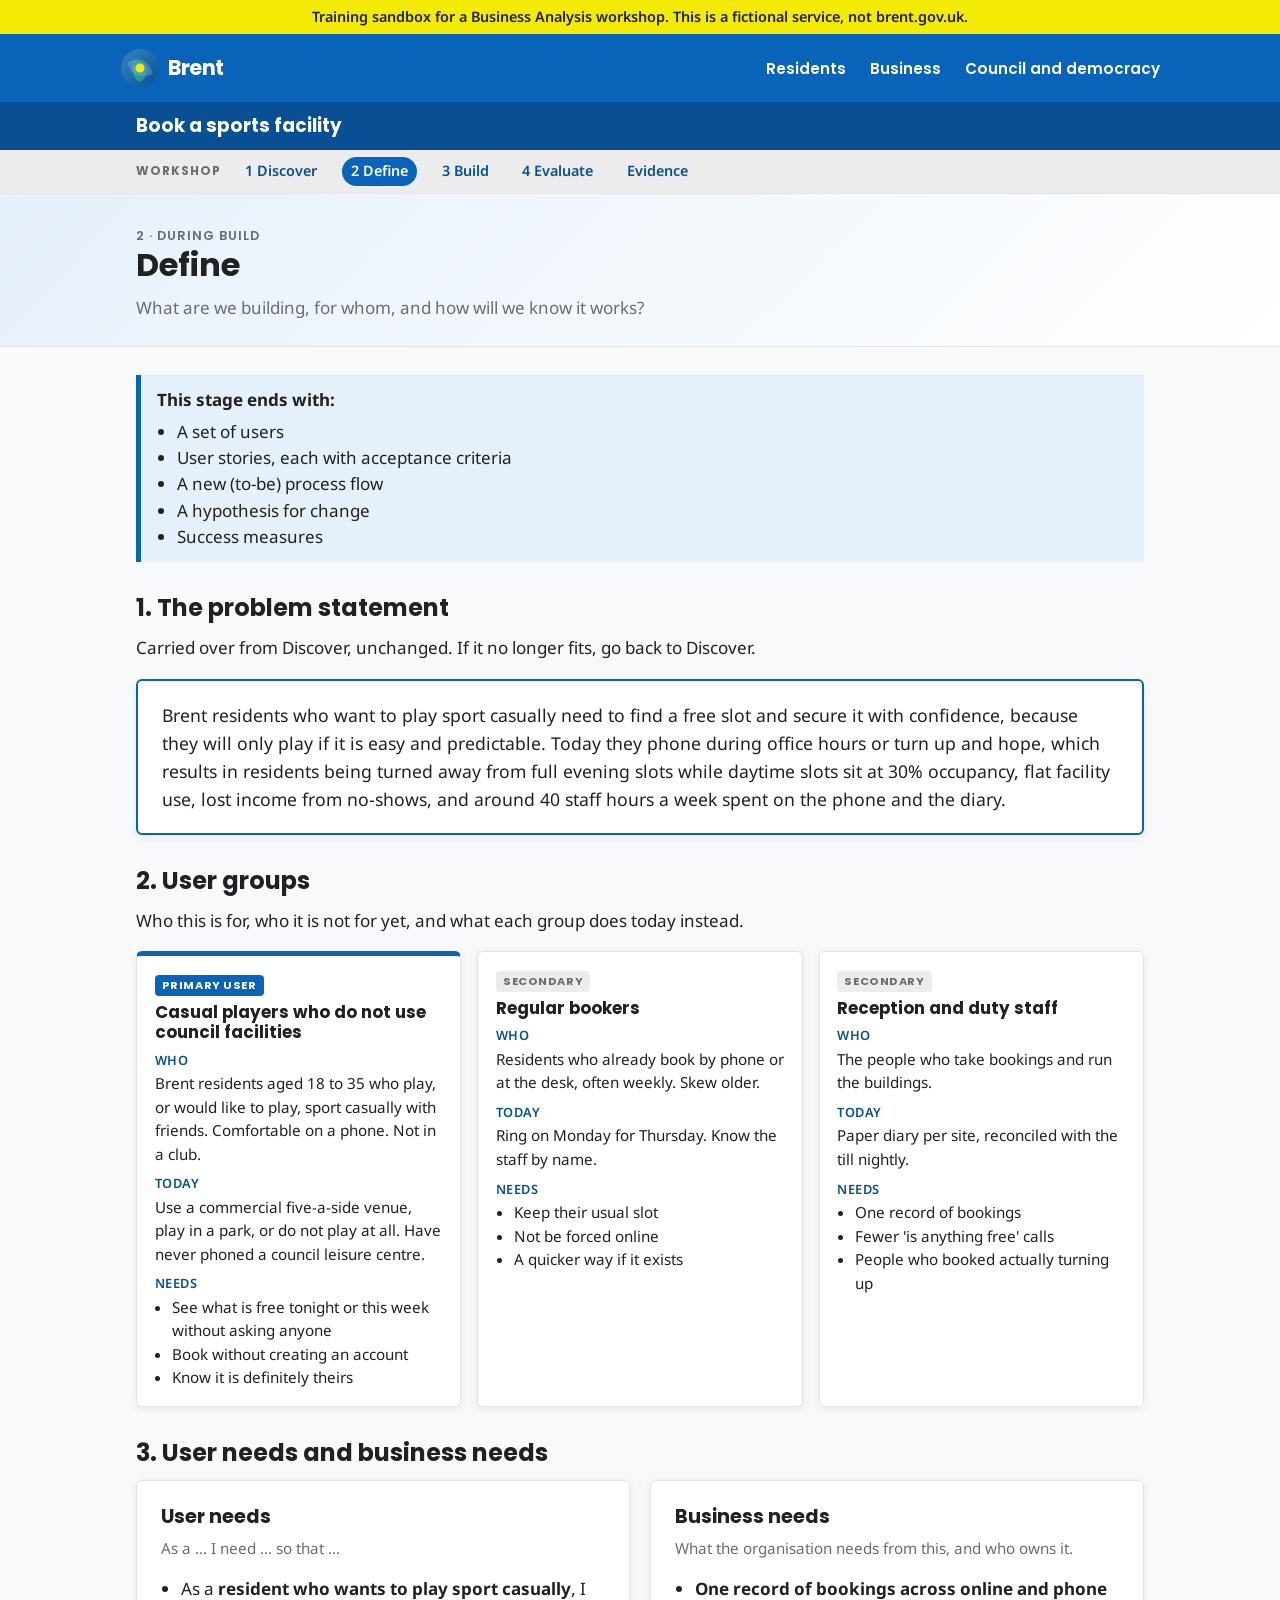
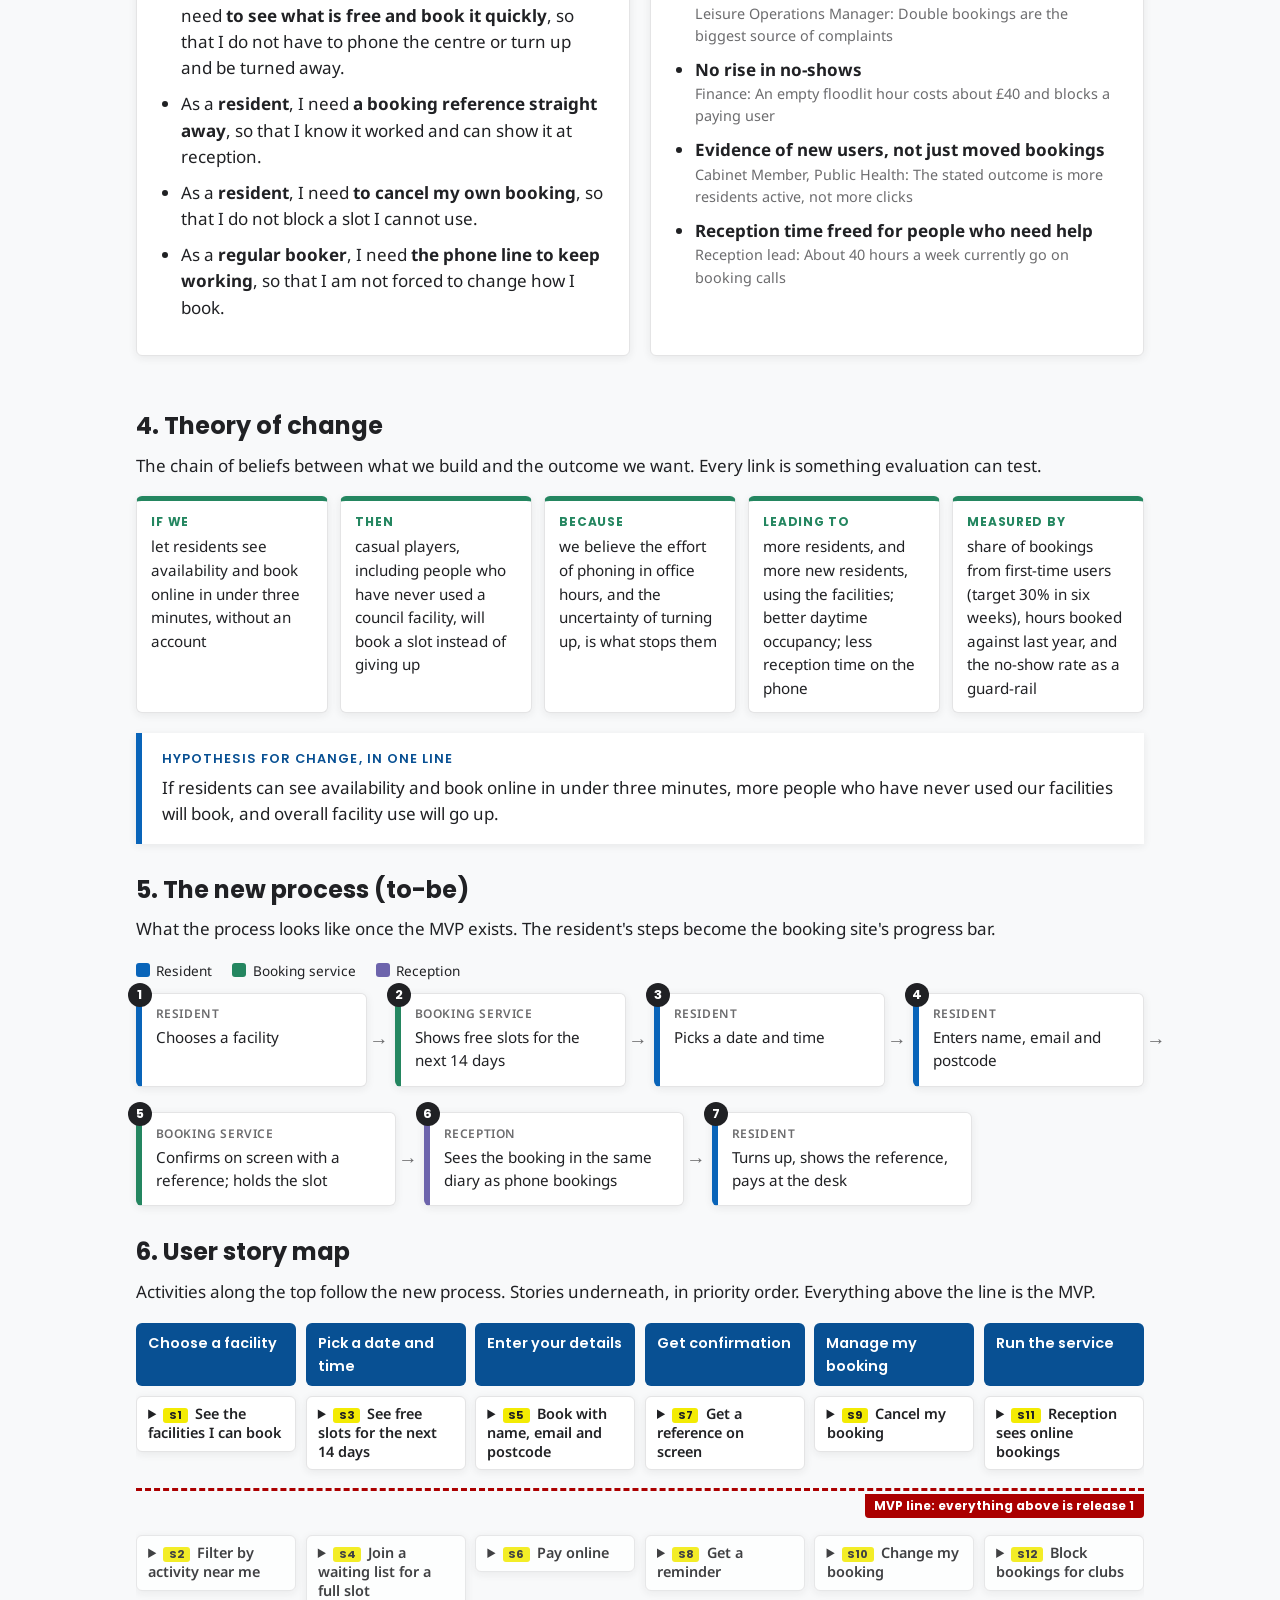
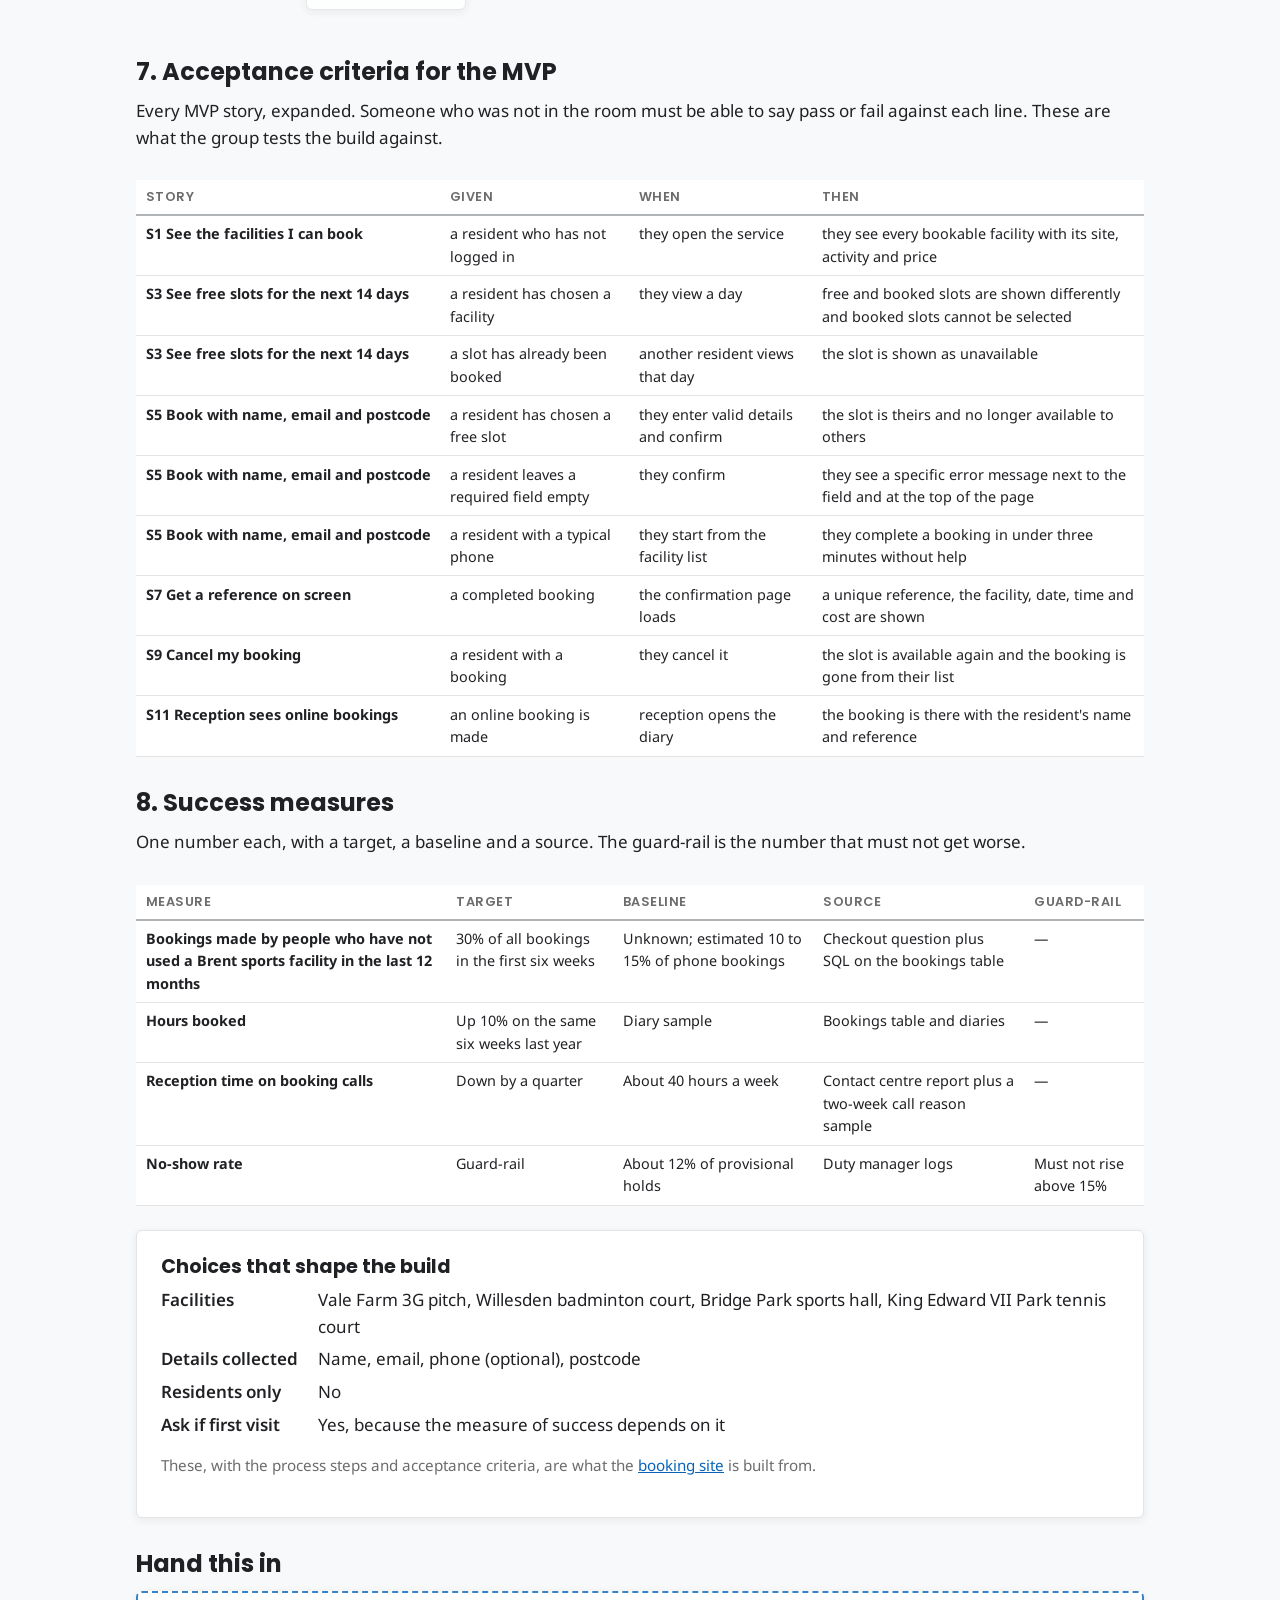
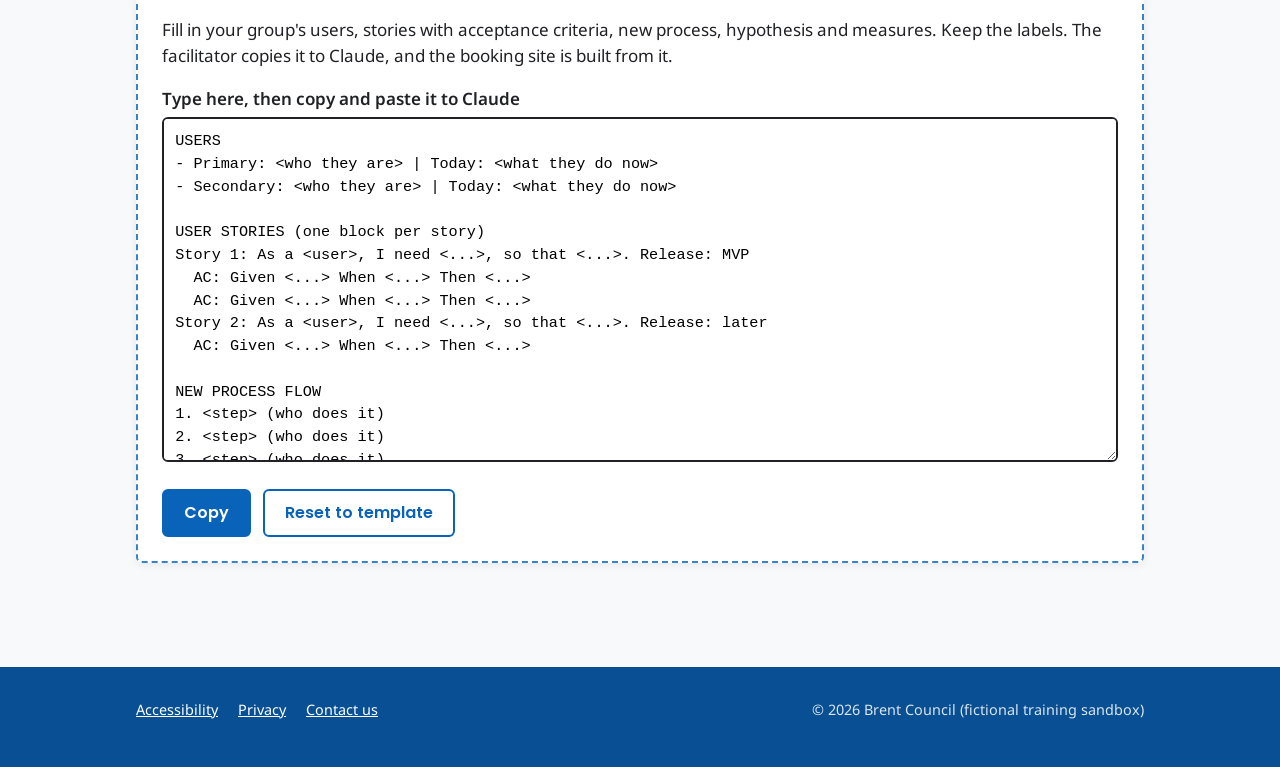
==== define.html @ e7048749 "Add Discover, Define and Evaluate workshop pages with hand-in templates Three config-driven stage pa" ====
<!DOCTYPE html>
<html lang="en-GB">
<head>
  <meta charset="utf-8">
  <meta name="viewport" content="width=device-width, initial-scale=1">
  <title>2 Define | Brent Council (training sandbox)</title>
  <meta name="robots" content="noindex">
  <link rel="preconnect" href="https://fonts.googleapis.com">
  <link rel="preconnect" href="https://fonts.gstatic.com" crossorigin>
  <link href="https://fonts.googleapis.com/css2?family=Noto+Sans:wght@400;600&family=Poppins:wght@600;700&display=swap" rel="stylesheet">
  <link rel="stylesheet" href="assets/brent.css">
  <link rel="icon" href="assets/logo.svg" type="image/svg+xml">
</head>
<body>
  <a class="skip-link" href="#main">Skip to main content</a>
  <div class="sandbox-banner" id="sandbox-banner">Training sandbox: fictional service</div>

  <header class="site-header">
    <div class="container header-inner">
      <a class="logo" href="index.html" aria-label="Brent Council home (sandbox)">
        <svg viewBox="0 0 150 40" width="150" height="40" aria-hidden="true">
          <defs>
            <linearGradient id="lg1" x1="0" y1="0" x2="1" y2="1"><stop offset="0" stop-color="#3982c6"/><stop offset="1" stop-color="#085093"/></linearGradient>
            <linearGradient id="lg2" x1="0" y1="1" x2="1" y2="0"><stop offset="0" stop-color="#30b781"/><stop offset="1" stop-color="#0964b9"/></linearGradient>
          </defs>
          <circle cx="20" cy="20" r="19" fill="url(#lg1)"/>
          <path d="M20 6 C 30 10, 30 30, 20 34 C 10 30, 10 10, 20 6 Z" fill="url(#lg2)" opacity="0.9"/>
          <path d="M8 14 C 18 8, 32 14, 32 26 C 22 32, 8 26, 8 14 Z" fill="#fff" opacity="0.18"/>
          <circle cx="20" cy="20" r="4.5" fill="#f3eb03"/>
          <text x="48" y="27" font-family="Poppins, Arial, sans-serif" font-weight="700" font-size="21" fill="currentColor" letter-spacing="-0.5">Brent</text>
        </svg>
      </a>
      <nav aria-label="Council sections">
        <ul class="site-nav">
          <li><a href="#" onclick="return false">Residents</a></li>
          <li><a href="#" onclick="return false">Business</a></li>
          <li><a href="#" onclick="return false">Council and democracy</a></li>
        </ul>
      </nav>
    </div>
  </header>

  <div class="service-bar">
    <div class="container">
      <a class="service-name" href="index.html" id="service-name">Book a sports facility</a>
    </div>
  </div>

  <nav class="workshop-nav" aria-label="Workshop stages">
    <div class="container">
      <span class="workshop-nav__label">Workshop</span>
      <a href="discover.html">1 Discover</a>
      <a href="define.html" aria-current="page">2 Define</a>
      <a href="index.html">3 Build</a>
      <a href="evaluate.html">4 Evaluate</a>
      <a href="evidence.html">Evidence</a>
    </div>
  </nav>

  <section class="hero">
    <div class="container">
      <p class="eyebrow" id="stage-eyebrow"></p>
      <h1 id="stage-title">Define</h1>
      <p id="stage-question"></p>
    </div>
  </section>

  <main id="main" class="page">
    <div class="container">
      <div id="stage">
        <noscript><p class="notice">This sandbox needs JavaScript turned on.</p></noscript>
      </div>
      <div id="hand-in-panel"></div>
    </div>
  </main>

  <footer class="site-footer">
    <div class="container footer-inner">
      <ul>
        <li><a href="#" onclick="return false">Accessibility</a></li>
        <li><a href="#" onclick="return false">Privacy</a></li>
        <li><a href="#" onclick="return false">Contact us</a></li>
      </ul>
      <p class="footer-note" id="footer-note"></p>
    </div>
  </footer>

  <script src="config/mvp.js"></script>
  <script src="config/define.js"></script>
  <script src="assets/render.js"></script>
  <script src="assets/define.js"></script>
</body>
</html>
---- assets/brent.css ----
/* ------------------------------------------------------------------
   Faux-Brent design tokens for the training sandbox.
   Colours and fonts are taken from the public brent.gov.uk stylesheet
   so the site *reads* as Brent. No council assets are copied.
   ------------------------------------------------------------------ */
:root {
  --brent-blue: #0964b9;
  --brent-blue-dark: #085093;
  --brent-blue-light: #3982c6;
  --brent-blue-tint: #e6f0fa;
  --brent-yellow: #f3eb03;
  --brent-green: #248660;
  --brent-green-light: #30b781;

  --text: #202124;
  --text-muted: #6c6c6e;
  --border: #b1b4b6;
  --border-light: #e4e4e5;
  --surface: #ffffff;
  --surface-alt: #f8f9fa;
  --surface-grey: #ececec;

  --success: #00703c;
  --error: #ab0000;
  --warning: #ffbf47;

  --font-heading: "Poppins", Arial, Helvetica, sans-serif;
  --font-body: "Noto Sans", Arial, Helvetica, sans-serif;

  --radius: 6px;
  --shadow: 0 2px 8px rgba(32, 33, 36, 0.08);
  --max-width: 1040px;
  --focus: 3px solid var(--brent-yellow);
}

*, *::before, *::after { box-sizing: border-box; }

html { font-size: 100%; -webkit-text-size-adjust: 100%; }

body {
  margin: 0;
  font-family: var(--font-body);
  font-size: 1.0625rem;
  line-height: 1.55;
  color: var(--text);
  background: var(--surface-alt);
}

h1, h2, h3, h4 {
  font-family: var(--font-heading);
  font-weight: 700;
  line-height: 1.2;
  margin: 0 0 0.5em;
  color: var(--text);
}
h1 { font-size: 2rem; }
h2 { font-size: 1.5rem; }
h3 { font-size: 1.2rem; }
p { margin: 0 0 1em; }
a { color: var(--brent-blue); }
a:hover { color: var(--brent-blue-dark); }

:focus-visible {
  outline: var(--focus);
  outline-offset: 0;
  box-shadow: 0 0 0 6px var(--text);
}

.visually-hidden {
  position: absolute !important;
  width: 1px; height: 1px;
  margin: 0; padding: 0;
  overflow: hidden; clip: rect(0 0 0 0);
  white-space: nowrap; border: 0;
}

.container {
  width: 100%;
  max-width: var(--max-width);
  margin: 0 auto;
  padding: 0 1rem;
}

/* ---- Skip link + sandbox banner ---------------------------------- */
.skip-link {
  position: absolute; left: -999px; top: 0;
  background: var(--brent-yellow); color: var(--text);
  padding: 0.5rem 1rem; z-index: 100;
}
.skip-link:focus { left: 0; }

.sandbox-banner {
  background: var(--brent-yellow);
  color: var(--text);
  font-size: 0.9rem;
  font-weight: 600;
  text-align: center;
  padding: 0.35rem 1rem;
}

/* ---- Header --------------------------------------------------------- */
.site-header {
  background: var(--brent-blue);
  color: #fff;
}
.header-inner {
  display: flex;
  align-items: center;
  justify-content: space-between;
  gap: 1rem;
  padding: 0.9rem 0;
}
.logo {
  display: inline-flex;
  align-items: center;
  color: #fff;
  text-decoration: none;
}
.logo svg, .logo img { height: 40px; width: auto; display: block; }
.site-nav { display: flex; gap: 1.5rem; margin: 0; padding: 0; list-style: none; }
.site-nav a {
  color: #fff;
  text-decoration: none;
  font-family: var(--font-heading);
  font-weight: 600;
  font-size: 0.95rem;
  padding: 0.25rem 0;
  border-bottom: 3px solid transparent;
}
.site-nav a:hover, .site-nav a[aria-current="page"] { border-bottom-color: var(--brent-yellow); color: #fff; }
.site-nav a:focus-visible { outline-color: var(--brent-yellow); box-shadow: none; }
@media (max-width: 720px) {
  /* Real council sites collapse this into a menu button; the flavour nav is not needed on phones. */
  .site-nav { display: none; }
}

.service-bar {
  background: var(--brent-blue-dark);
  color: #fff;
}
.service-bar .container {
  display: flex;
  align-items: center;
  justify-content: space-between;
  flex-wrap: wrap;
  gap: 0.5rem 1rem;
  padding-top: 0.6rem;
  padding-bottom: 0.6rem;
}
.service-name {
  font-family: var(--font-heading);
  font-weight: 700;
  font-size: 1.15rem;
  color: #fff;
  text-decoration: none;
}
.service-links { display: flex; gap: 1rem; margin: 0; padding: 0; list-style: none; }
.service-links a { color: #fff; font-size: 0.9rem; }
.service-links a:focus-visible { outline-color: var(--brent-yellow); box-shadow: none; }

/* ---- Hero ----------------------------------------------------------- */
.hero {
  background: linear-gradient(135deg, var(--brent-blue-tint), #fff);
  border-bottom: 1px solid var(--border-light);
  padding: 2rem 0 1.5rem;
}
.hero h1 { margin-bottom: 0.35em; }
.hero p { max-width: 60ch; color: var(--text-muted); margin-bottom: 0; }

/* ---- Layout --------------------------------------------------------- */
.page { padding: 1.75rem 0 3rem; }
.layout { display: grid; grid-template-columns: minmax(0, 2fr) minmax(0, 1fr); gap: 2rem; }
@media (max-width: 800px) { .layout { grid-template-columns: 1fr; } }

.panel {
  background: var(--surface);
  border: 1px solid var(--border-light);
  border-radius: var(--radius);
  box-shadow: var(--shadow);
  padding: 1.5rem;
  margin-bottom: 1.5rem;
}
.panel--confirmation {
  background: var(--success);
  color: #fff;
  border-color: var(--success);
  text-align: center;
}
.panel--confirmation h1, .panel--confirmation h2 { color: #fff; }
.reference {
  font-family: var(--font-heading);
  font-size: 2rem;
  font-weight: 700;
  letter-spacing: 0.08em;
  margin: 0.25rem 0 0.5rem;
}

/* ---- Progress steps ------------------------------------------------- */
.steps {
  display: flex;
  gap: 0.5rem;
  list-style: none;
  margin: 0 0 1.5rem;
  padding: 0;
  counter-reset: step;
}
.step {
  flex: 1 1 0;
  counter-increment: step;
  font-size: 0.85rem;
  color: var(--text-muted);
  border-top: 4px solid var(--border-light);
  padding-top: 0.5rem;
  min-width: 0;
}
.step::before {
  content: "Step " counter(step);
  display: block;
  font-family: var(--font-heading);
  font-weight: 600;
  font-size: 0.75rem;
  text-transform: uppercase;
  letter-spacing: 0.05em;
}
.step.is-done { border-top-color: var(--brent-green); color: var(--text); }
.step.is-current { border-top-color: var(--brent-blue); color: var(--text); font-weight: 600; }
@media (max-width: 600px) {
  .step { font-size: 0.75rem; }
  .step:not(.is-current) span { display: none; }
}

/* ---- Buttons -------------------------------------------------------- */
.btn {
  display: inline-block;
  font-family: var(--font-heading);
  font-weight: 600;
  font-size: 1rem;
  line-height: 1.2;
  padding: 0.75rem 1.25rem;
  border-radius: var(--radius);
  border: 2px solid var(--brent-blue);
  background: var(--brent-blue);
  color: #fff;
  cursor: pointer;
  text-decoration: none;
  transition: background 0.15s, border-color 0.15s;
}
.btn:hover { background: var(--brent-blue-dark); border-color: var(--brent-blue-dark); color: #fff; }
.btn:disabled { opacity: 0.5; cursor: not-allowed; }
.btn--secondary { background: #fff; color: var(--brent-blue); }
.btn--secondary:hover { background: var(--brent-blue-tint); color: var(--brent-blue-dark); }
.btn--success { background: var(--success); border-color: var(--success); }
.btn--success:hover { background: #005a30; border-color: #005a30; }
.btn--link {
  background: none; border: none; color: var(--brent-blue);
  text-decoration: underline; padding: 0.25rem 0; font-family: var(--font-body); font-weight: 400;
}
.btn--link:hover { background: none; color: var(--brent-blue-dark); }
.btn--danger { background: #fff; color: var(--error); border-color: var(--error); }
.btn--danger:hover { background: #fbeaea; color: var(--error); border-color: var(--error); }
.btn-row { display: flex; gap: 0.75rem; flex-wrap: wrap; align-items: center; margin-top: 1.25rem; }

/* ---- Facility cards ------------------------------------------------- */
.card-grid {
  display: grid;
  grid-template-columns: repeat(auto-fill, minmax(240px, 1fr));
  gap: 1rem;
  margin: 0; padding: 0; list-style: none;
}
.facility-card {
  background: var(--surface);
  border: 1px solid var(--border-light);
  border-radius: var(--radius);
  box-shadow: var(--shadow);
  overflow: hidden;
  display: flex;
  flex-direction: column;
}
.facility-card__band {
  height: 8px;
  background: linear-gradient(90deg, var(--brent-blue), var(--brent-green-light));
}
.facility-card__body { padding: 1rem 1rem 1.25rem; display: flex; flex-direction: column; gap: 0.35rem; flex: 1; }
.facility-card__activity {
  font-size: 0.8rem; text-transform: uppercase; letter-spacing: 0.05em;
  font-weight: 600; color: var(--brent-blue-dark);
}
.facility-card h3 { margin: 0; }
.facility-card__site { color: var(--text-muted); font-size: 0.95rem; }
.facility-card__desc { font-size: 0.95rem; flex: 1; }
.facility-card__meta { font-size: 0.9rem; color: var(--text-muted); }
.facility-card .btn { align-self: flex-start; margin-top: 0.5rem; }

/* ---- Dates and slots ------------------------------------------------ */
.date-pills {
  display: flex; gap: 0.5rem; flex-wrap: wrap;
  margin: 0 0 1.25rem; padding: 0; list-style: none;
}
.pill {
  font-family: var(--font-heading);
  font-size: 0.85rem; font-weight: 600;
  padding: 0.45rem 0.75rem;
  border-radius: 999px;
  border: 2px solid var(--border);
  background: #fff; color: var(--text);
  cursor: pointer;
  line-height: 1.2;
}
.pill small { display: block; font-weight: 400; font-size: 0.75rem; color: var(--text-muted); }
.pill:hover { border-color: var(--brent-blue); }
.pill.is-selected { background: var(--brent-blue); border-color: var(--brent-blue); color: #fff; }
.pill.is-selected small { color: #dfeaf7; }

.slot-grid {
  display: grid;
  grid-template-columns: repeat(auto-fill, minmax(96px, 1fr));
  gap: 0.5rem;
  margin: 0; padding: 0; list-style: none;
}
.slot {
  width: 100%;
  font-family: var(--font-heading);
  font-weight: 600; font-size: 0.95rem;
  padding: 0.6rem 0.5rem;
  border-radius: var(--radius);
  border: 2px solid var(--brent-blue);
  background: #fff; color: var(--brent-blue);
  cursor: pointer;
}
.slot:hover { background: var(--brent-blue-tint); }
.slot.is-selected { background: var(--brent-blue); color: #fff; }
.slot.is-taken {
  border-color: var(--border-light); background: var(--surface-grey);
  color: var(--text-muted); cursor: not-allowed; text-decoration: line-through;
}
.slot-legend { font-size: 0.85rem; color: var(--text-muted); margin-top: 0.75rem; }

/* ---- Forms ---------------------------------------------------------- */
.form-group { margin-bottom: 1.25rem; }
.form-label { display: block; font-weight: 600; margin-bottom: 0.25rem; }
.form-hint { display: block; color: var(--text-muted); font-size: 0.9rem; margin-bottom: 0.35rem; }
.form-input {
  width: 100%;
  max-width: 28rem;
  font: inherit;
  padding: 0.6rem 0.7rem;
  border: 2px solid var(--text);
  border-radius: var(--radius);
  background: #fff;
}
.form-input--short { max-width: 12rem; }
.form-group--error { border-left: 5px solid var(--error); padding-left: 1rem; }
.form-group--error .form-input { border-color: var(--error); }
.error-message { color: var(--error); font-weight: 600; font-size: 0.95rem; margin-bottom: 0.35rem; display: block; }

.error-summary {
  border: 5px solid var(--error);
  background: #fff;
  padding: 1rem 1.25rem;
  margin-bottom: 1.5rem;
}
.error-summary h2 { color: var(--error); font-size: 1.2rem; margin-bottom: 0.5rem; }
.error-summary ul { margin: 0; padding-left: 1.25rem; }
.error-summary a { color: var(--error); font-weight: 600; }

.checkbox { display: flex; gap: 0.6rem; align-items: flex-start; }
.checkbox input { width: 1.4rem; height: 1.4rem; margin: 0.15rem 0 0; }

/* ---- Summary list --------------------------------------------------- */
.summary-list {
  display: grid;
  grid-template-columns: max-content 1fr;
  gap: 0.4rem 1.25rem;
  margin: 0 0 1rem;
}
.summary-list dt { font-weight: 600; }
.summary-list dd { margin: 0; }
.panel--confirmation .summary-list { text-align: left; max-width: 28rem; margin: 1rem auto; }

/* ---- Workshop panel + bookings ------------------------------------ */
.mvp-panel {
  background: var(--surface);
  border: 2px dashed var(--brent-blue-light);
  border-radius: var(--radius);
  padding: 0.75rem 1rem;
  margin-bottom: 1.5rem;
  font-size: 0.95rem;
}
.mvp-panel summary {
  cursor: pointer;
  font-family: var(--font-heading);
  font-weight: 600;
  color: var(--brent-blue-dark);
}
.mvp-panel dl { margin: 0.75rem 0 0; }
.mvp-panel dt {
  font-size: 0.75rem; text-transform: uppercase; letter-spacing: 0.05em;
  color: var(--text-muted); font-weight: 600; margin-top: 0.75rem;
}
.mvp-panel dd { margin: 0.15rem 0 0; }
.mvp-panel ul, .mvp-panel ol { margin: 0.25rem 0 0; padding-left: 1.25rem; }

.bookings-list { list-style: none; margin: 0; padding: 0; }
.bookings-list li {
  display: flex; justify-content: space-between; align-items: center; gap: 1rem;
  padding: 0.75rem 0; border-top: 1px solid var(--border-light);
}
.bookings-list li:first-child { border-top: none; }
.bookings-list strong { display: block; }
.bookings-list .muted { color: var(--text-muted); font-size: 0.9rem; }
.empty { color: var(--text-muted); font-style: italic; }

.notice {
  background: var(--brent-blue-tint);
  border-left: 5px solid var(--brent-blue);
  padding: 0.75rem 1rem;
  margin-bottom: 1.25rem;
}

/* ---- Footer --------------------------------------------------------- */
.site-footer {
  background: var(--brent-blue-dark);
  color: #fff;
  padding: 2rem 0;
  margin-top: 2rem;
  font-size: 0.9rem;
}
.site-footer a { color: #fff; }
.site-footer a:focus-visible { outline-color: var(--brent-yellow); box-shadow: none; }
.footer-inner { display: flex; flex-wrap: wrap; justify-content: space-between; gap: 1rem; }
.footer-inner ul { list-style: none; margin: 0; padding: 0; display: flex; gap: 1.25rem; flex-wrap: wrap; }
.footer-note { opacity: 0.85; }

/* ---- Evidence page -------------------------------------------------- */
.eyebrow {
  font-family: var(--font-heading);
  font-size: 0.8rem; font-weight: 600;
  text-transform: uppercase; letter-spacing: 0.08em;
  color: var(--brent-blue-dark);
  margin-bottom: 0.35rem;
}
.hypothesis-box {
  background: var(--surface);
  border-left: 6px solid var(--brent-blue);
  padding: 1rem 1.25rem;
  margin-bottom: 1.5rem;
  box-shadow: var(--shadow);
}
.hypothesis-box p:last-child { margin-bottom: 0; }

.stat-grid {
  display: grid;
  grid-template-columns: repeat(auto-fit, minmax(280px, 1fr));
  gap: 1rem;
  margin-bottom: 1.5rem;
}
.stat-tile {
  background: var(--surface);
  border: 1px solid var(--border-light);
  border-radius: var(--radius);
  padding: 1rem 1.1rem;
  box-shadow: var(--shadow);
  border-top: 4px solid var(--border);
}
.stat-tile--good { border-top-color: var(--success); }
.stat-tile--bad { border-top-color: var(--error); }
.stat-tile--neutral { border-top-color: var(--brent-blue); }
.stat-value {
  font-family: var(--font-heading);
  font-size: 2rem; font-weight: 700; line-height: 1.1;
  margin: 0;
}
.stat-label { font-weight: 600; font-size: 0.95rem; margin: 0.25rem 0 0; }
.stat-note { color: var(--text-muted); font-size: 0.85rem; margin: 0.25rem 0 0; }

.chart-grid { display: grid; grid-template-columns: repeat(auto-fit, minmax(min(100%, 440px), 1fr)); gap: 1.5rem; margin-bottom: 1.5rem; }
.chart {
  background: var(--surface);
  border: 1px solid var(--border-light);
  border-radius: var(--radius);
  padding: 1.25rem;
  box-shadow: var(--shadow);
}
.chart h3 { margin-bottom: 0.15rem; }
.chart__subtitle { color: var(--text-muted); font-size: 0.9rem; margin-bottom: 1rem; }
.bars { display: grid; grid-template-columns: minmax(110px, 38%) minmax(0, 1fr) max-content; gap: 0.5rem 0.75rem; align-items: center; }
.bars .bar-label { font-size: 0.85rem; line-height: 1.3; }
.bars .bar-track { background: var(--surface-grey); border-radius: 4px; height: 14px; position: relative; }
.bars .bar-fill { background: var(--brent-blue); height: 100%; border-radius: 4px; min-width: 2px; }
.bars .bar-fill--highlight { background: var(--brent-green); }
.bars .bar-value { font-size: 0.9rem; font-variant-numeric: tabular-nums; color: var(--text); }
.chart__note { font-size: 0.85rem; color: var(--text-muted); margin: 0.75rem 0 0; }
.chart details summary { cursor: pointer; font-size: 0.85rem; color: var(--brent-blue); margin-top: 0.75rem; }

.table-wrap { overflow-x: auto; margin-bottom: 1.5rem; }
.data-table { width: 100%; border-collapse: collapse; font-size: 0.9rem; margin-top: 0.75rem; background: var(--surface); }
.data-table th, .data-table td { text-align: left; padding: 0.45rem 0.6rem; border-bottom: 1px solid var(--border-light); vertical-align: top; }
.data-table th { font-family: var(--font-heading); font-weight: 600; font-size: 0.8rem; text-transform: uppercase; letter-spacing: 0.04em; color: var(--text-muted); border-bottom: 2px solid var(--border); }
.chart .data-table td:last-child, .chart .data-table th:last-child { text-align: right; }
.plan-table { border: 1px solid var(--border-light); border-radius: var(--radius); box-shadow: var(--shadow); min-width: 640px; }
.plan-table td:last-child { color: var(--brent-blue-dark); }

.caveat-list { margin: 0; padding-left: 1.25rem; }
.caveat-list li { margin-bottom: 0.5rem; }
.surprise-list { margin: 0 0 1.5rem; padding-left: 1.25rem; }
.surprise-list li { margin-bottom: 0.5rem; }

.risk-grid { display: grid; grid-template-columns: repeat(auto-fit, minmax(min(100%, 400px), 1fr)); gap: 1.25rem; margin-bottom: 1.5rem; }
.risk-card {
  background: var(--surface);
  border: 1px solid var(--border-light);
  border-radius: var(--radius);
  box-shadow: var(--shadow);
  padding: 1.25rem;
  border-top: 6px solid var(--brent-blue);
}
.risk-card h3 { margin-bottom: 0.15rem; }
.risk-card__question { color: var(--text-muted); font-size: 0.95rem; margin-bottom: 0.75rem; }
.risk-card__assumption {
  background: var(--surface-alt);
  border-left: 4px solid var(--border);
  padding: 0.5rem 0.75rem;
  font-size: 0.95rem;
  margin-bottom: 0.75rem;
}
.evidence-list { list-style: none; margin: 0; padding: 0; }
.evidence-list li { display: flex; gap: 0.6rem; align-items: flex-start; padding: 0.4rem 0; border-top: 1px solid var(--border-light); font-size: 0.95rem; }
.evidence-list li:first-child { border-top: none; }
.tag {
  flex: 0 0 auto;
  font-family: var(--font-heading);
  font-size: 0.7rem; font-weight: 700;
  text-transform: uppercase; letter-spacing: 0.05em;
  padding: 0.15rem 0.45rem; border-radius: 4px;
  margin-top: 0.2rem;
}
.tag--for { background: #d9efe3; color: var(--success); }
.tag--against { background: #f7dcdc; color: var(--error); }
.tag--mixed { background: #fff3cd; color: #7a5a00; }
.evidence-source { display: block; color: var(--text-muted); font-size: 0.85rem; }

.quote-grid { display: grid; grid-template-columns: repeat(auto-fit, minmax(260px, 1fr)); gap: 1rem; margin-bottom: 1.5rem; }
.quote {
  background: var(--surface);
  border-radius: var(--radius);
  border: 1px solid var(--border-light);
  padding: 1rem 1.25rem;
  margin: 0;
  box-shadow: var(--shadow);
}
.quote p { font-style: italic; margin-bottom: 0.5rem; }
.quote footer { color: var(--text-muted); font-size: 0.9rem; }

.decision-list { list-style: none; margin: 0; padding: 0; display: grid; gap: 0.5rem; }
.decision-list li { display: grid; grid-template-columns: 7rem 1fr; gap: 1rem; padding: 0.6rem 0; border-top: 1px solid var(--border-light); }
.decision-list li:first-child { border-top: none; }
.decision-list strong { font-family: var(--font-heading); color: var(--brent-blue-dark); }
@media (max-width: 500px) { .decision-list li { grid-template-columns: 1fr; gap: 0.15rem; } }

.section-title { margin-top: 2rem; }
.muted { color: var(--text-muted); font-size: 0.95rem; }
.muted-line { display: block; color: var(--text-muted); font-size: 0.9rem; font-weight: 400; }
.callout {
  background: #fff8c4;
  border-left: 5px solid var(--warning);
  padding: 0.6rem 0.9rem;
  font-size: 0.95rem;
}
.inline-list { margin: 0.35rem 0 0; padding-left: 1.25rem; }
.two-col { display: grid; grid-template-columns: repeat(auto-fit, minmax(min(100%, 380px), 1fr)); gap: 1.25rem; }
.need-list { margin: 0; padding-left: 1.25rem; }
.need-list li { margin-bottom: 0.6rem; }

/* ---- Workshop strip -------------------------------------------------- */
.workshop-nav {
  background: var(--surface-grey);
  border-bottom: 1px solid var(--border-light);
  font-size: 0.9rem;
}
.workshop-nav .container { display: flex; align-items: center; gap: 0.25rem 1rem; flex-wrap: wrap; padding-top: 0.45rem; padding-bottom: 0.45rem; }
.workshop-nav__label {
  font-family: var(--font-heading); font-weight: 700; font-size: 0.75rem;
  text-transform: uppercase; letter-spacing: 0.08em; color: var(--text-muted);
}
.workshop-nav a {
  color: var(--brent-blue-dark); text-decoration: none; font-weight: 600;
  padding: 0.2rem 0.55rem; border-radius: 999px;
}
.workshop-nav a:hover { background: #fff; }
.workshop-nav a[aria-current="page"] { background: var(--brent-blue); color: #fff; }

/* ---- Stakeholder map -------------------------------------------------- */
.quadrant-grid {
  display: grid;
  grid-template-columns: auto 1fr 1fr;
  grid-template-rows: 1fr 1fr auto;
  gap: 0.6rem;
  margin: 1rem 0 1.5rem;
}
.quadrant-grid__axis { display: flex; justify-content: space-between; font-size: 0.8rem; font-weight: 600; color: var(--text-muted); text-transform: uppercase; letter-spacing: 0.05em; }
.quadrant-grid__axis--y { grid-row: 1 / 3; grid-column: 1; flex-direction: column; writing-mode: vertical-rl; transform: rotate(180deg); align-items: center; }
.quadrant-grid__axis--x { grid-row: 3; grid-column: 2 / 4; }
.quadrant { background: var(--surface); border: 1px solid var(--border-light); border-radius: var(--radius); padding: 0.9rem 1rem; min-height: 120px; box-shadow: var(--shadow); }
.quadrant h3 { font-size: 1rem; margin-bottom: 0; }
.quadrant__hint { color: var(--text-muted); font-size: 0.8rem; margin-bottom: 0.5rem; }
.quadrant--manage { border-top: 5px solid var(--error); }
.quadrant--satisfy { border-top: 5px solid var(--warning); }
.quadrant--inform { border-top: 5px solid var(--brent-blue); }
.quadrant--monitor { border-top: 5px solid var(--border); }
.chip { display: inline-block; background: var(--brent-blue-tint); color: var(--brent-blue-dark); font-size: 0.85rem; font-weight: 600; padding: 0.2rem 0.6rem; border-radius: 999px; margin: 0.15rem 0.25rem 0.15rem 0; }
@media (max-width: 600px) {
  .quadrant-grid { grid-template-columns: 1fr; grid-template-rows: none; }
  .quadrant-grid__axis { display: none; }
}

.stakeholder-grid { display: grid; grid-template-columns: repeat(auto-fill, minmax(min(100%, 300px), 1fr)); gap: 1rem; margin-bottom: 1rem; }
.stakeholder-card { background: var(--surface); border: 1px solid var(--border-light); border-radius: var(--radius); padding: 1rem 1.1rem; box-shadow: var(--shadow); font-size: 0.95rem; display: flex; flex-direction: column; }
.stakeholder-card h4 { margin: 0; font-size: 1.05rem; }
.stakeholder-card__meta { color: var(--text-muted); font-size: 0.8rem; text-transform: uppercase; letter-spacing: 0.04em; margin: 0 0 0.5rem; }
.stakeholder-card dl { margin: 0; }
.stakeholder-card dt { font-weight: 600; font-size: 0.8rem; text-transform: uppercase; letter-spacing: 0.04em; color: var(--brent-blue-dark); margin-top: 0.5rem; }
.stakeholder-card dd { margin: 0.1rem 0 0; }
.stakeholder-card__quote { margin: 0.75rem 0 0; padding: 0.6rem 0.8rem; background: var(--surface-alt); border-left: 4px solid var(--brent-yellow); font-style: italic; margin-top: auto; }

/* ---- Interview guide -------------------------------------------------- */
.guide { display: grid; grid-template-columns: minmax(0, 2fr) minmax(0, 1fr); gap: 1.25rem; }
@media (max-width: 800px) { .guide { grid-template-columns: 1fr; } }
.guide h3 { margin-top: 1.25rem; font-size: 1.05rem; }
.guide-list { padding-left: 1.4rem; margin: 0; }
.guide-list li { margin-bottom: 0.5rem; }
.panel--tips { background: var(--brent-blue-tint); border-color: var(--brent-blue-light); }
.panel--tips ul { padding-left: 1.2rem; margin: 0; }
.panel--tips li { margin-bottom: 0.5rem; font-size: 0.95rem; }

/* ---- Process flow ----------------------------------------------------- */
.flow-legend { display: flex; flex-wrap: wrap; gap: 0.5rem 1.25rem; font-size: 0.85rem; margin-bottom: 0.75rem; }
.flow-legend__item { display: inline-flex; align-items: center; gap: 0.4rem; }
.flow-swatch { width: 14px; height: 14px; border-radius: 3px; display: inline-block; }
.flow { display: flex; flex-wrap: wrap; gap: 1.6rem 1.75rem; list-style: none; margin: 0 0 1rem; padding: 0; counter-reset: flowstep; }
.flow-step {
  position: relative;
  flex: 1 1 200px; max-width: 260px;
  background: var(--surface);
  border: 1px solid var(--border-light);
  border-left: 6px solid var(--brent-blue);
  border-radius: var(--radius);
  padding: 0.7rem 0.85rem 0.8rem;
  box-shadow: var(--shadow);
  font-size: 0.95rem;
  counter-increment: flowstep;
}
.flow-step::before {
  content: counter(flowstep);
  position: absolute; top: -0.7rem; left: -0.9rem;
  width: 1.5rem; height: 1.5rem; border-radius: 50%;
  background: var(--text); color: #fff;
  font-family: var(--font-heading); font-weight: 700; font-size: 0.8rem;
  display: flex; align-items: center; justify-content: center;
}
.flow-step:not(:last-child)::after {
  content: "→";
  position: absolute; right: -1.4rem; top: 50%; transform: translateY(-50%);
  color: var(--text-muted); font-size: 1.2rem;
}
.flow-step__lane { display: block; font-size: 0.75rem; text-transform: uppercase; letter-spacing: 0.05em; font-weight: 600; color: var(--text-muted); }
.flow-step__text { display: block; margin-top: 0.15rem; }
.flow-step__pain {
  display: inline-block; margin-top: 0.5rem;
  background: #f7dcdc; color: var(--error);
  font-family: var(--font-heading); font-size: 0.7rem; font-weight: 700;
  text-transform: uppercase; letter-spacing: 0.05em;
  padding: 0.15rem 0.5rem; border-radius: 4px; cursor: help;
}
.flow-lane-0 { border-left-color: var(--brent-blue); } .flow-swatch.flow-lane-0 { background: var(--brent-blue); }
.flow-lane-1 { border-left-color: var(--brent-green); } .flow-swatch.flow-lane-1 { background: var(--brent-green); }
.flow-lane-2 { border-left-color: #6d64ac; } .flow-swatch.flow-lane-2 { background: #6d64ac; }
.flow-lane-3 { border-left-color: #cc4a1e; } .flow-swatch.flow-lane-3 { background: #cc4a1e; }
.pain-list { margin: 0 0 1rem; padding-left: 1.25rem; font-size: 0.95rem; }
.pain-list li { margin-bottom: 0.4rem; }
@media (max-width: 600px) { .flow-step { max-width: none; } .flow-step:not(:last-child)::after { content: "↓"; right: auto; left: 50%; top: auto; bottom: -1.5rem; transform: translateX(-50%); } }

/* ---- Problem statement ------------------------------------------------ */
.problem-statement {
  background: var(--surface);
  border: 2px solid var(--brent-blue);
  border-radius: var(--radius);
  padding: 1.25rem 1.5rem;
  font-size: 1.1rem;
  line-height: 1.6;
  box-shadow: var(--shadow);
  margin-bottom: 1rem;
}
.problem-statement p:last-child { margin-bottom: 0; }
.ps-label {
  display: inline-block;
  font-family: var(--font-heading); font-size: 0.7rem; font-weight: 700;
  text-transform: uppercase; letter-spacing: 0.06em;
  background: var(--brent-blue-tint); color: var(--brent-blue-dark);
  padding: 0.1rem 0.45rem; border-radius: 4px; vertical-align: middle;
}

/* ---- Define page ------------------------------------------------------- */
.group-grid { display: grid; grid-template-columns: repeat(auto-fit, minmax(min(100%, 280px), 1fr)); gap: 1rem; margin-bottom: 1rem; }
.group-card { background: var(--surface); border: 1px solid var(--border-light); border-radius: var(--radius); padding: 1rem 1.1rem; box-shadow: var(--shadow); font-size: 0.95rem; }
.group-card.is-primary { border-top: 5px solid var(--brent-blue); }
.group-card h3 { font-size: 1.05rem; margin: 0.4rem 0 0.5rem; }
.group-card dl { margin: 0; }
.group-card dt { font-weight: 600; font-size: 0.8rem; text-transform: uppercase; letter-spacing: 0.04em; color: var(--brent-blue-dark); margin-top: 0.5rem; }
.group-card dd { margin: 0.1rem 0 0; }
.group-card ul { margin: 0; padding-left: 1.1rem; }
.tag--primary { background: var(--brent-blue); color: #fff; }
.tag--secondary { background: var(--surface-grey); color: var(--text-muted); }

.chain { list-style: none; margin: 0 0 1.25rem; padding: 0; display: flex; flex-wrap: wrap; gap: 0.75rem; }
.chain li {
  position: relative;
  flex: 1 1 180px;
  background: var(--surface);
  border: 1px solid var(--border-light);
  border-top: 5px solid var(--brent-green);
  border-radius: var(--radius);
  padding: 0.75rem 0.9rem;
  box-shadow: var(--shadow);
  font-size: 0.95rem;
}
.chain__label { display: block; font-family: var(--font-heading); font-weight: 700; font-size: 0.75rem; text-transform: uppercase; letter-spacing: 0.06em; color: var(--brent-green); margin-bottom: 0.25rem; }
.chain--questions li { border-top-color: var(--brent-blue); }
.chain--questions .chain__label { color: var(--brent-blue); }

.story-map { display: grid; grid-template-columns: repeat(var(--cols, 4), minmax(155px, 1fr)); gap: 0.6rem; min-width: calc(var(--cols, 4) * 162px); margin-bottom: 1rem; }
.story-map__activity {
  background: var(--brent-blue-dark); color: #fff;
  font-family: var(--font-heading); font-weight: 600; font-size: 0.9rem;
  padding: 0.6rem 0.75rem; border-radius: var(--radius);
}
.story-map__cell { display: flex; flex-direction: column; gap: 0.5rem; }
.story-map__cell--later { opacity: 0.85; }
.story-map__line { grid-column: 1 / -1; border-top: 3px dashed var(--error); margin: 0.5rem 0; text-align: right; }
.story-map__line span { display: inline-block; background: var(--error); color: #fff; font-family: var(--font-heading); font-size: 0.75rem; font-weight: 700; padding: 0.15rem 0.6rem; border-radius: 0 0 4px 4px; }
.story-card { background: var(--surface); border: 1px solid var(--border-light); border-radius: var(--radius); padding: 0.5rem 0.7rem; box-shadow: var(--shadow); font-size: 0.9rem; }
.story-card summary { cursor: pointer; font-weight: 600; line-height: 1.3; }
.story-card__id { display: inline-block; background: var(--brent-yellow); color: var(--text); font-family: var(--font-heading); font-size: 0.7rem; font-weight: 700; padding: 0 0.35rem; border-radius: 3px; margin-right: 0.2rem; }
.story-card__story { margin: 0.5rem 0; }
.ac-list { margin: 0; padding-left: 1.1rem; }
.ac-list li { margin-bottom: 0.35rem; }
.ac-kw { font-family: var(--font-heading); font-weight: 700; font-size: 0.75rem; text-transform: uppercase; color: var(--brent-green); }
.ac-table td:first-child { white-space: nowrap; }
@media (max-width: 700px) { .ac-table td:first-child { white-space: normal; } }

/* ---- Hand-in and plan builder ---------------------------------------- */
.hand-in { border: 2px dashed var(--brent-blue-light); }
.hand-in__text {
  width: 100%; font: 0.95rem/1.5 ui-monospace, "SF Mono", Menlo, Consolas, monospace;
  padding: 0.7rem; border: 2px solid var(--text); border-radius: var(--radius); background: #fff;
  resize: vertical;
}
.hand-in__status { font-size: 0.9rem; color: var(--success); font-weight: 600; }
.plan-row { border: 1px solid var(--border-light); border-radius: var(--radius); padding: 0.75rem 1rem 0.5rem; margin: 0 0 1rem; background: var(--surface-alt); }
.plan-row legend { font-family: var(--font-heading); font-weight: 600; font-size: 0.85rem; color: var(--brent-blue-dark); padding: 0 0.4rem; }
.plan-row .form-group { margin-bottom: 0.75rem; }
.plan-row .form-input { max-width: none; }
.plan-row .btn--link { font-size: 0.9rem; }
@media (min-width: 800px) {
  .plan-row { display: grid; grid-template-columns: 1fr 1fr; gap: 0 1rem; }
  .plan-row legend { grid-column: 1 / -1; }
  .plan-row .btn--link { grid-column: 1 / -1; justify-self: start; }
}
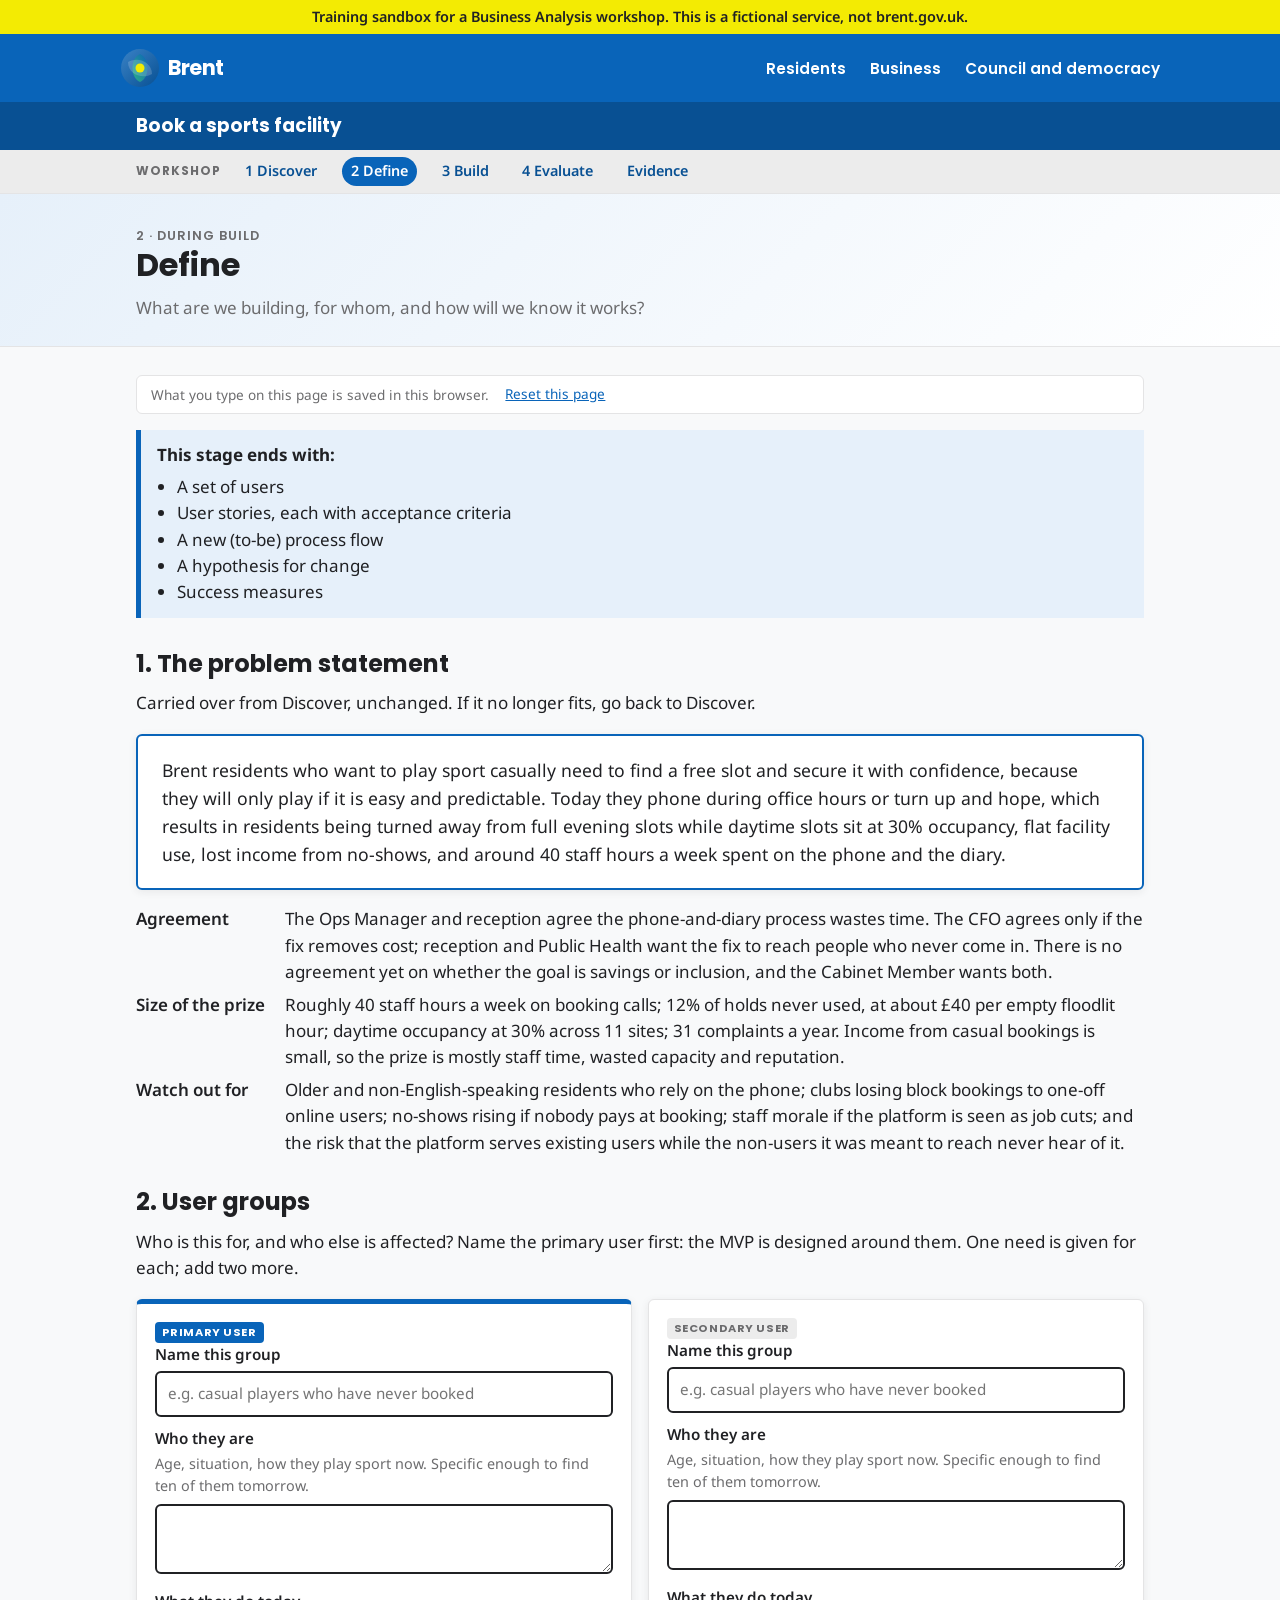
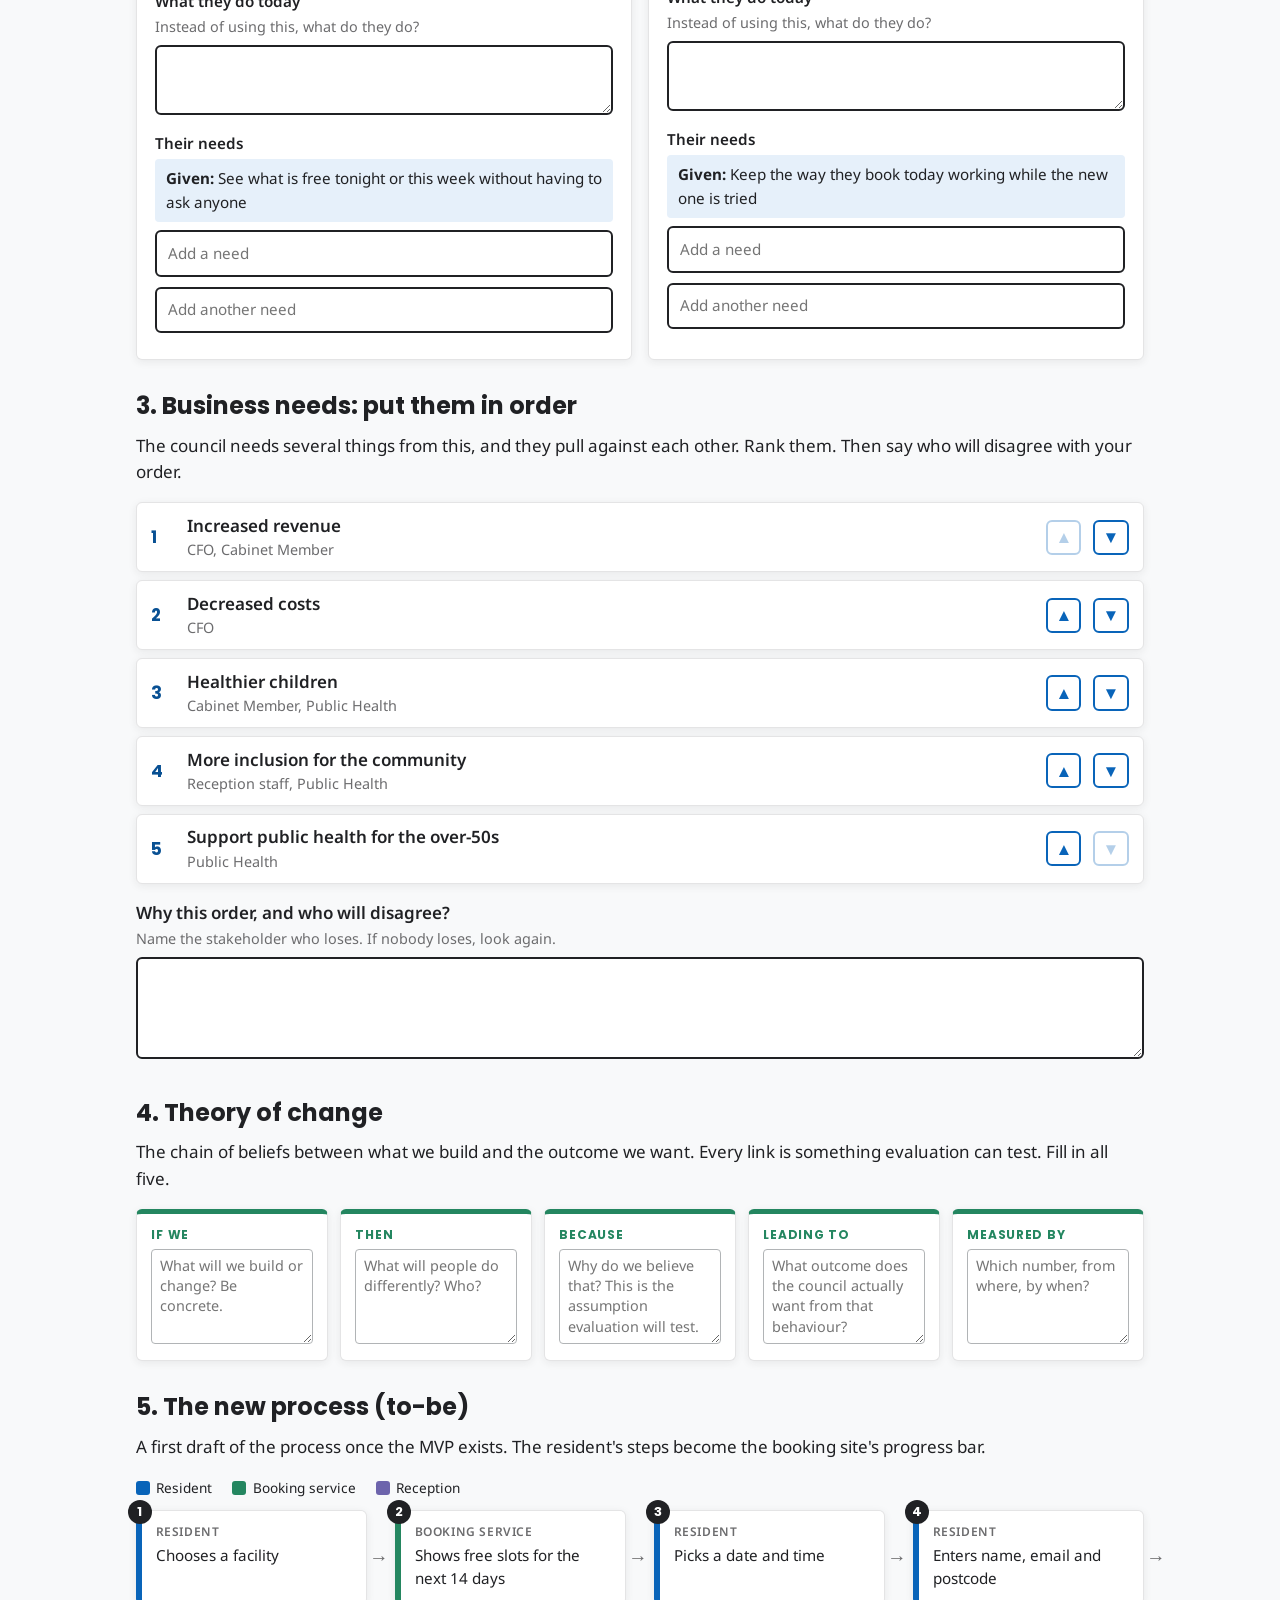
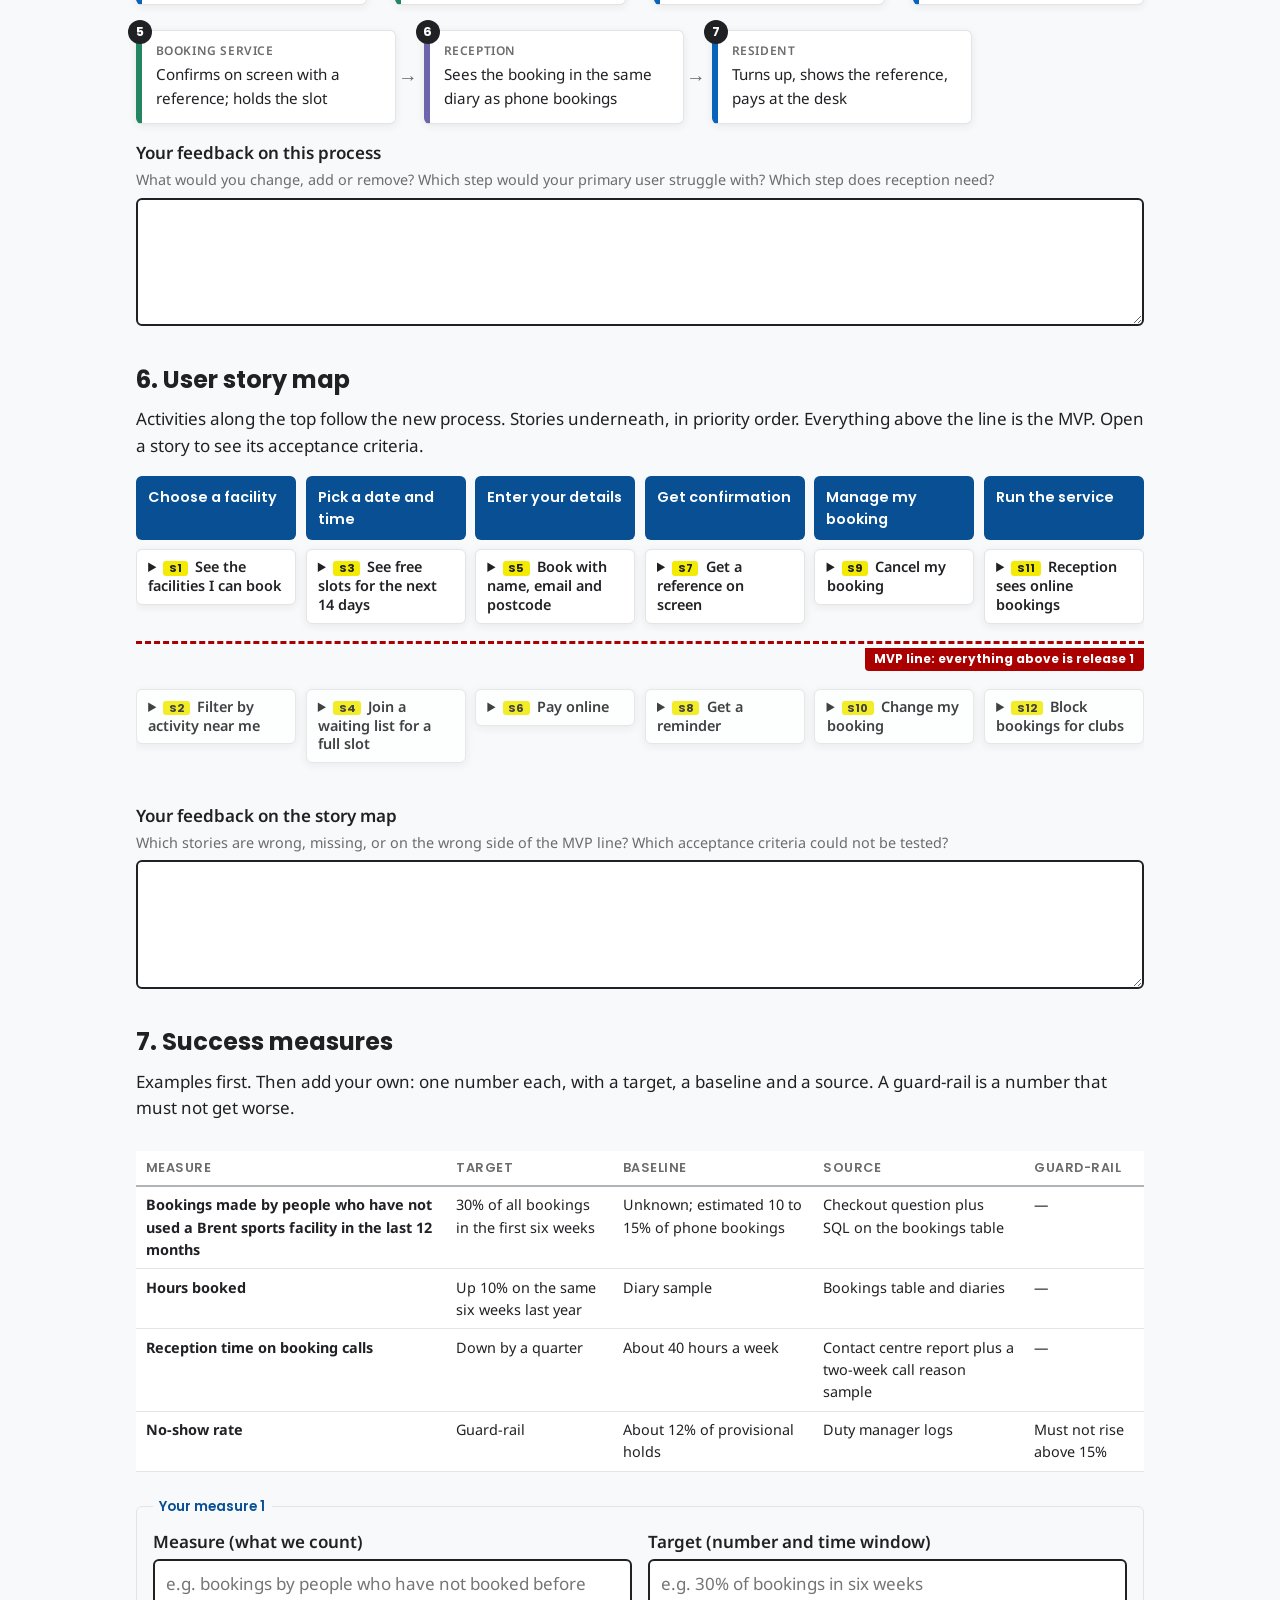
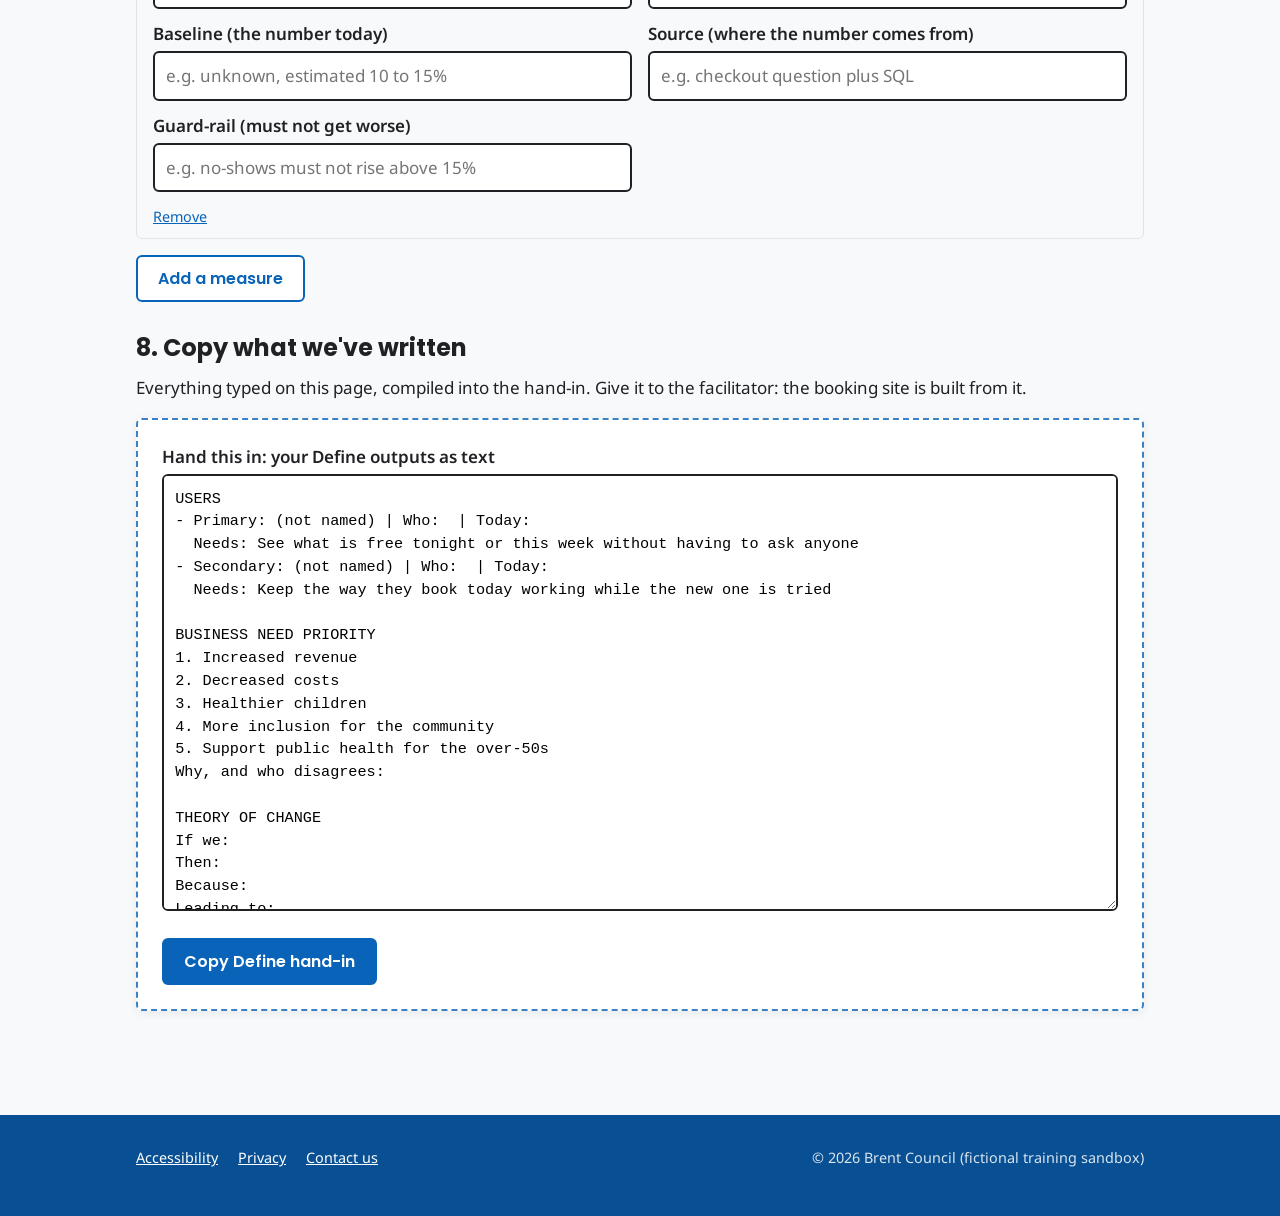
==== commit e8e859f2: "Make Discover and Define pages interactive worksheets Discover: blank brief fields, drag-and-drop st" ====
--- a/define.html
+++ b/define.html
@@ -67,10 +67,10 @@
 
   <main id="main" class="page">
     <div class="container">
+      <div id="page-tools"></div>
       <div id="stage">
         <noscript><p class="notice">This sandbox needs JavaScript turned on.</p></noscript>
       </div>
-      <div id="hand-in-panel"></div>
     </div>
   </main>
 
@@ -86,6 +86,7 @@
   </footer>
 
   <script src="config/mvp.js"></script>
+  <script src="config/discovery.js"></script>
   <script src="config/define.js"></script>
   <script src="assets/render.js"></script>
   <script src="assets/define.js"></script>
--- a/assets/brent.css
+++ b/assets/brent.css
@@ -747,6 +747,126 @@
 .ac-table td:first-child { white-space: nowrap; }
 @media (max-width: 700px) { .ac-table td:first-child { white-space: normal; } }
 
+/* ---- Interactive pages ----------------------------------------------- */
+.page-tools {
+  display: flex; align-items: center; gap: 0.5rem 1rem; flex-wrap: wrap;
+  font-size: 0.85rem; color: var(--text-muted);
+  padding: 0.5rem 0.9rem; margin-bottom: 1rem;
+  background: var(--surface); border: 1px solid var(--border-light); border-radius: var(--radius);
+}
+.page-tools .btn--link { font-size: 0.85rem; padding: 0; }
+.facilitator-pill { margin-left: auto; background: #fff3cd; color: #7a5a00; font-weight: 600; padding: 0.15rem 0.6rem; border-radius: 999px; }
+.facilitator-pill a { color: #7a5a00; }
+.facilitator-only {
+  background: #fff8e1; border: 2px solid var(--warning); border-radius: var(--radius);
+  padding: 0.6rem 1rem; margin: 1rem 0 1.5rem; font-size: 0.95rem;
+}
+.facilitator-only summary { cursor: pointer; font-family: var(--font-heading); font-weight: 600; color: #7a5a00; }
+.facilitator-only > div { margin-top: 0.75rem; }
+.facilitator-only .stakeholder-grid { margin-top: 0.75rem; }
+
+.input-block { margin-bottom: 1rem; }
+.input-block .form-label { margin-bottom: 0.15rem; }
+.input-block .form-hint { margin-bottom: 0.4rem; }
+.input-block textarea.form-input, .input-block input.form-input { max-width: none; }
+.feedback-box { margin-top: 1rem; }
+.feedback-box textarea.form-input { max-width: none; }
+
+/* Drag and drop stakeholder map */
+.chip--draggable { cursor: grab; user-select: none; border: 2px solid transparent; }
+.chip--draggable:hover { border-color: var(--brent-blue); }
+.chip--draggable.is-selected { border-color: var(--text); background: var(--brent-yellow); color: var(--text); }
+.chip--draggable small { display: block; font-weight: 400; font-size: 0.75rem; color: var(--text-muted); }
+.chip--draggable:focus-visible { outline: var(--focus); }
+.drop-zone { min-height: 130px; transition: background 0.15s; }
+.drop-zone.is-over, .drop-zone.is-target { background: var(--brent-blue-tint); outline: 2px dashed var(--brent-blue); }
+.chip-tray {
+  background: var(--surface-alt); border: 2px dashed var(--border); border-radius: var(--radius);
+  padding: 0.75rem 1rem; margin-bottom: 1rem;
+}
+.chip-tray h3 { font-size: 0.95rem; margin-bottom: 0.35rem; }
+.chip-tray .chip--draggable { margin-bottom: 0.35rem; }
+.map-hint { font-size: 0.85rem; color: var(--text-muted); margin: 0.25rem 0 0; }
+
+/* Interviews */
+.interview-grid { display: grid; grid-template-columns: repeat(auto-fit, minmax(min(100%, 380px), 1fr)); gap: 1.25rem; }
+.interview-card { border-top: 6px solid var(--brent-blue-dark); }
+.interview-card h3 { margin-bottom: 0.15rem; }
+.interview-card__role { color: var(--text-muted); font-size: 0.9rem; margin-bottom: 0.75rem; }
+.script-list { margin: 0; padding-left: 1.2rem; }
+.script-list li { margin-bottom: 0.5rem; }
+.script-list em { color: var(--text-muted); }
+
+/* Quiz */
+.quiz { list-style: none; margin: 0 0 1rem; padding: 0; counter-reset: quiz; }
+.quiz li {
+  background: var(--surface); border: 1px solid var(--border-light); border-left: 6px solid var(--border); border-radius: var(--radius);
+  padding: 0.75rem 1rem; margin-bottom: 0.6rem; box-shadow: var(--shadow);
+}
+.quiz li.is-right { border-left-color: var(--success); }
+.quiz li.is-wrong { border-left-color: var(--error); }
+.quiz__statement { font-weight: 600; margin-bottom: 0.5rem; }
+.quiz__buttons { display: flex; gap: 0.5rem; flex-wrap: wrap; align-items: center; }
+.quiz__buttons .btn { padding: 0.4rem 0.9rem; font-size: 0.9rem; }
+.quiz__result { font-weight: 600; }
+.quiz__result--right { color: var(--success); }
+.quiz__result--wrong { color: var(--error); }
+.quiz__why { margin: 0.5rem 0 0; font-size: 0.95rem; color: var(--text); }
+.quiz-score { font-family: var(--font-heading); font-weight: 600; }
+
+/* Editable flow */
+.flow--editable .flow-step { padding-bottom: 0.6rem; }
+.flow-step__input {
+  display: block; width: 100%; margin-top: 0.5rem; font: 0.85rem/1.4 var(--font-body);
+  padding: 0.4rem 0.5rem; border: 1px solid var(--border); border-radius: 4px; resize: vertical;
+}
+.flow-step__input:focus { border-color: var(--brent-blue); }
+.flow-step__pain--typed { margin-top: 0.4rem; }
+
+/* Editable rows */
+.edit-row { border: 1px solid var(--border-light); border-radius: var(--radius); padding: 0.75rem 1rem 0.5rem; margin: 0 0 1rem; background: var(--surface-alt); }
+.edit-row legend { font-family: var(--font-heading); font-weight: 600; font-size: 0.85rem; color: var(--brent-blue-dark); padding: 0 0.4rem; }
+.edit-row .form-group { margin-bottom: 0.75rem; }
+.edit-row .form-input { max-width: none; }
+.edit-row .btn--link { font-size: 0.9rem; }
+@media (min-width: 800px) {
+  .edit-row { display: grid; grid-template-columns: 1fr 1fr; gap: 0 1rem; }
+  .edit-row legend { grid-column: 1 / -1; }
+  .edit-row .btn--link { grid-column: 1 / -1; justify-self: start; }
+  .edit-row--3 { grid-template-columns: 1fr 1fr 1fr; }
+}
+
+/* Problem statement composer */
+.compose { display: grid; grid-template-columns: repeat(auto-fit, minmax(min(100%, 300px), 1fr)); gap: 1rem; margin-bottom: 1rem; }
+.compose__part { background: var(--surface); border: 1px solid var(--border-light); border-top: 5px solid var(--brent-blue); border-radius: var(--radius); padding: 1rem 1.1rem; box-shadow: var(--shadow); }
+.compose__part h3 { font-size: 1.05rem; margin-bottom: 0.25rem; }
+.compose__part .form-hint { margin-bottom: 0.6rem; }
+.compose__part .form-group { margin-bottom: 0.6rem; }
+.compose__part .form-input { max-width: none; }
+.compose__part--wide { grid-column: 1 / -1; }
+.ps-inline { display: grid; grid-template-columns: max-content 1fr; gap: 0.4rem 0.6rem; align-items: center; }
+.ps-inline .ps-label { justify-self: start; }
+@media (max-width: 500px) { .ps-inline { grid-template-columns: 1fr; } }
+
+/* Rank list */
+.rank-list { list-style: none; margin: 0 0 1rem; padding: 0; counter-reset: rank; }
+.rank-list li {
+  display: flex; align-items: center; gap: 0.75rem;
+  background: var(--surface); border: 1px solid var(--border-light); border-radius: var(--radius);
+  padding: 0.6rem 0.9rem; margin-bottom: 0.5rem; box-shadow: var(--shadow);
+}
+.rank-list__n { font-family: var(--font-heading); font-weight: 700; color: var(--brent-blue-dark); width: 1.5rem; }
+.rank-list__text { flex: 1; font-weight: 600; }
+.rank-list button { font: inherit; background: #fff; border: 2px solid var(--brent-blue); color: var(--brent-blue); border-radius: var(--radius); width: 2.2rem; height: 2.2rem; cursor: pointer; }
+.rank-list button:disabled { opacity: 0.3; cursor: default; }
+
+/* Blank user group cards */
+.group-card .form-group { margin-bottom: 0.6rem; }
+.group-card .form-input { max-width: none; }
+.group-card .given-need { background: var(--brent-blue-tint); padding: 0.5rem 0.7rem; border-radius: 4px; margin-bottom: 0.5rem; font-size: 0.95rem; }
+.chain--editable li { padding-bottom: 0.6rem; }
+.chain--editable textarea { width: 100%; font: 0.9rem/1.4 var(--font-body); padding: 0.4rem 0.5rem; border: 1px solid var(--border); border-radius: 4px; resize: vertical; }
+
 /* ---- Hand-in and plan builder ---------------------------------------- */
 .hand-in { border: 2px dashed var(--brent-blue-light); }
 .hand-in__text {
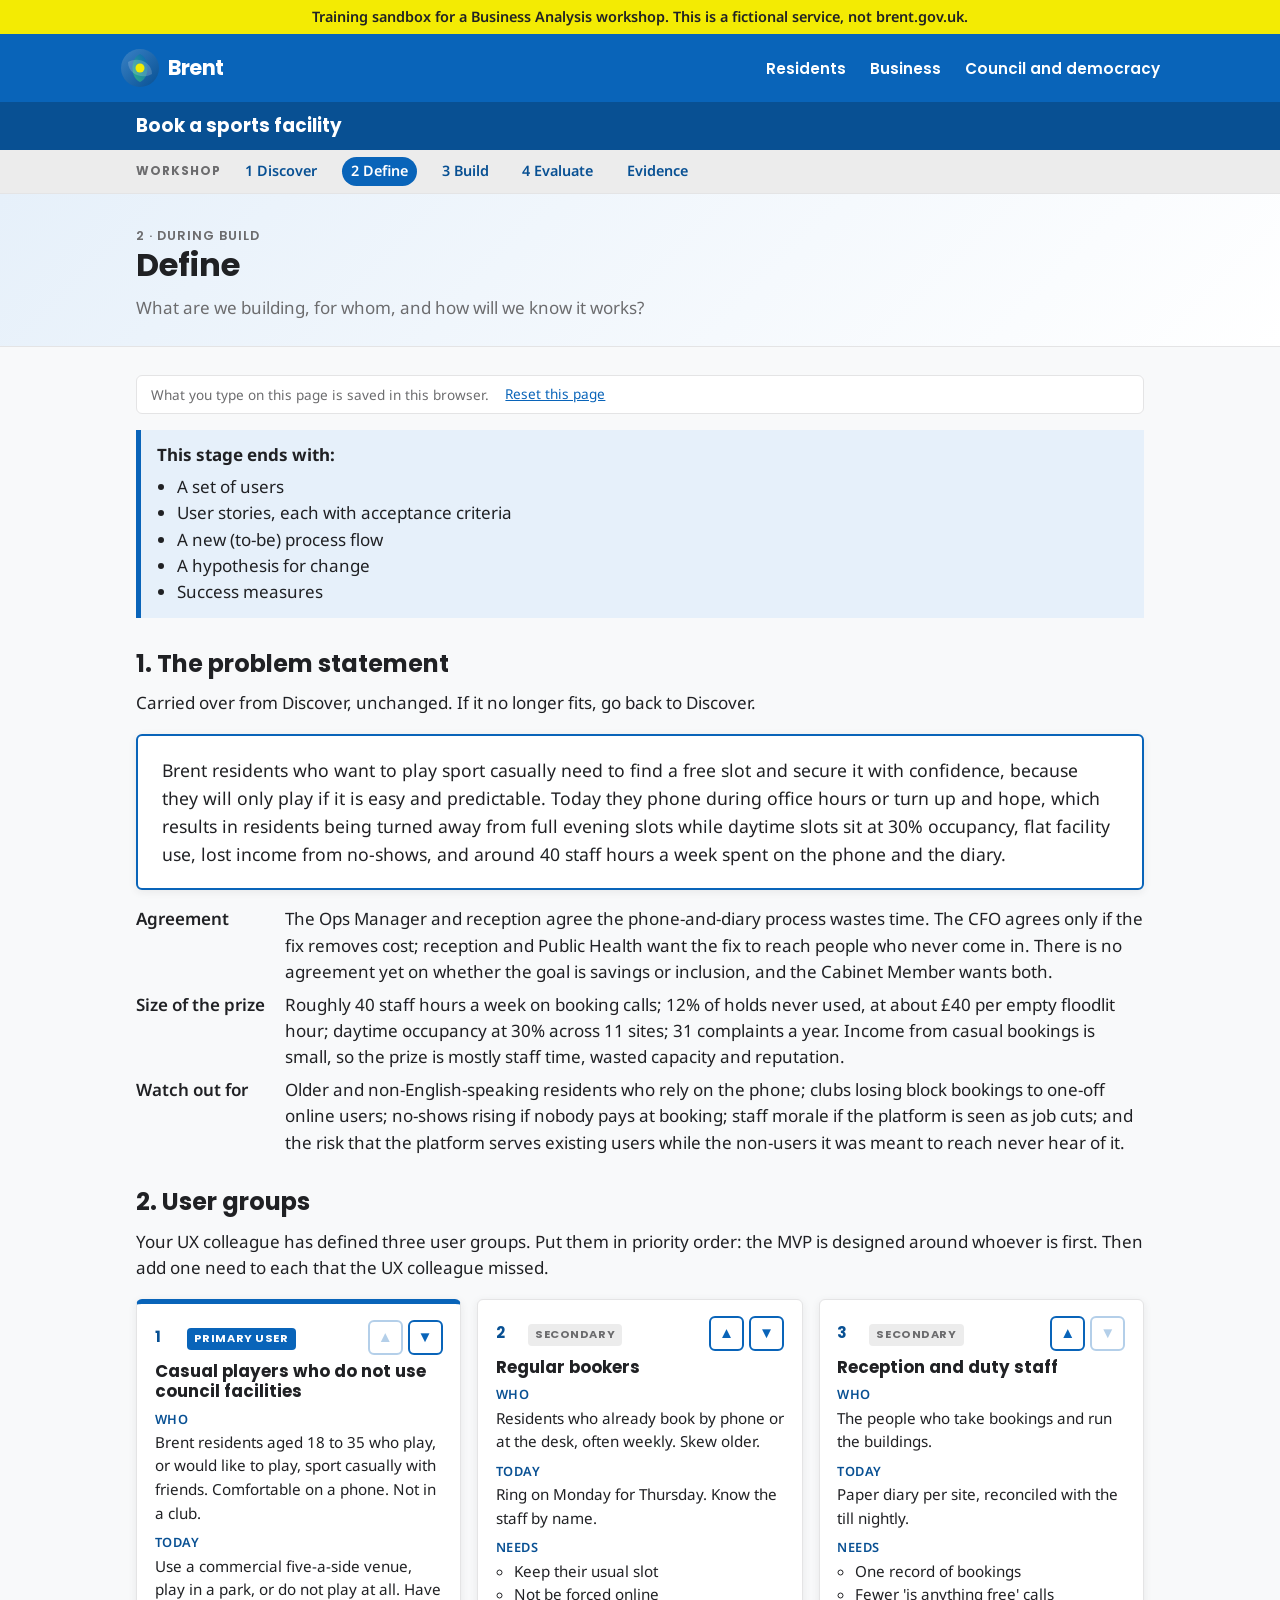
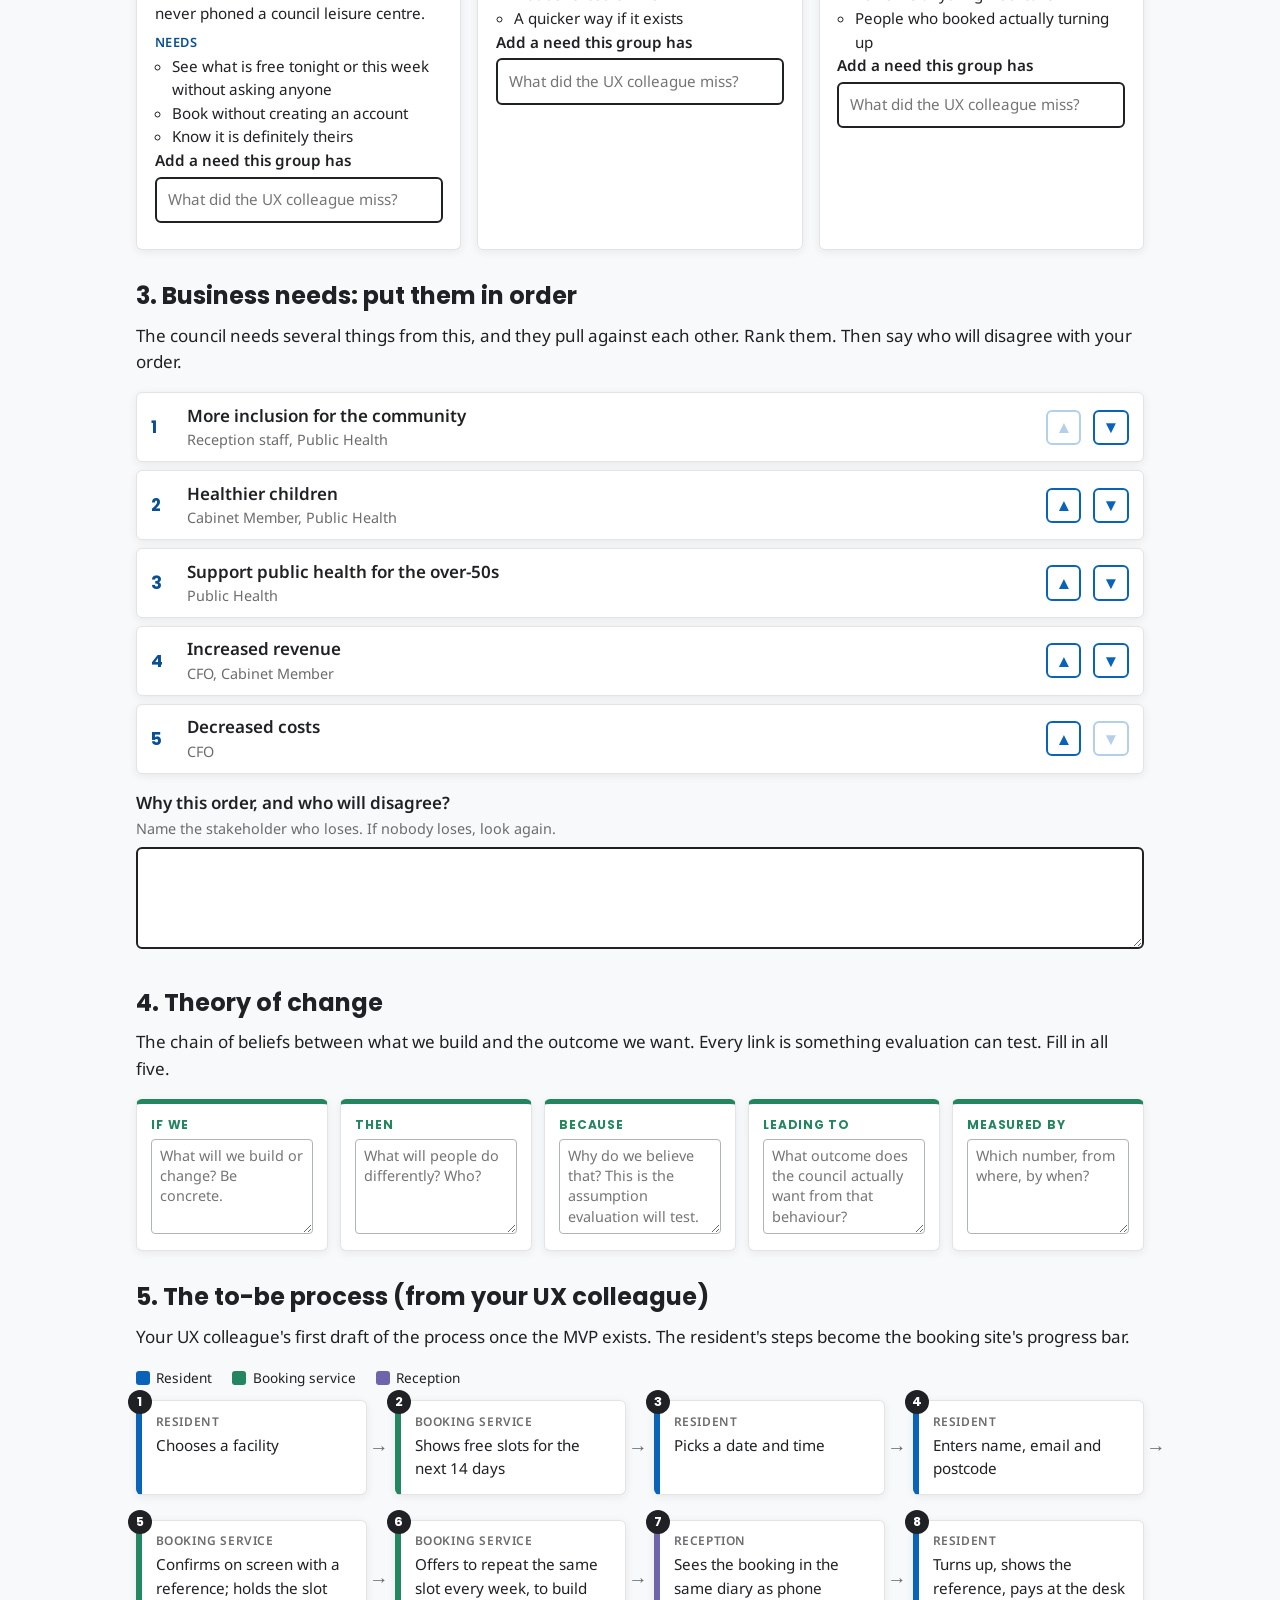
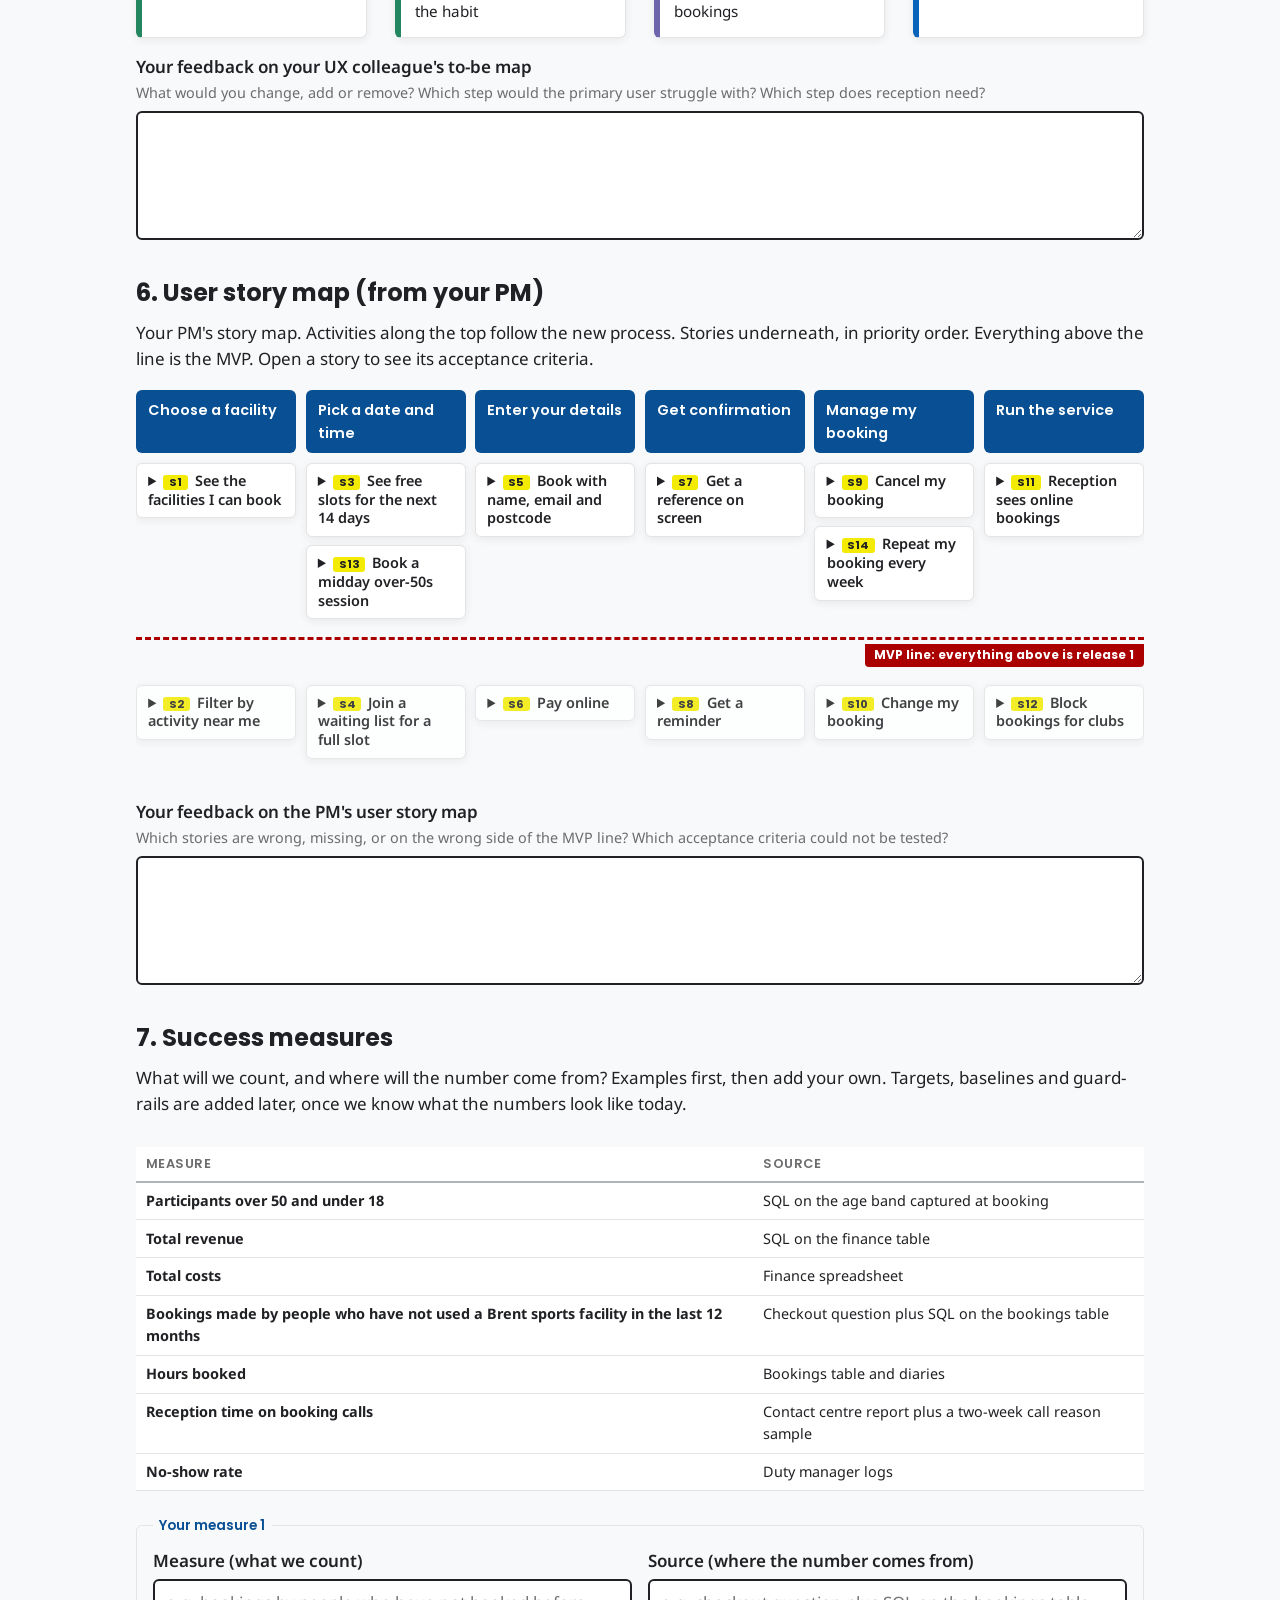
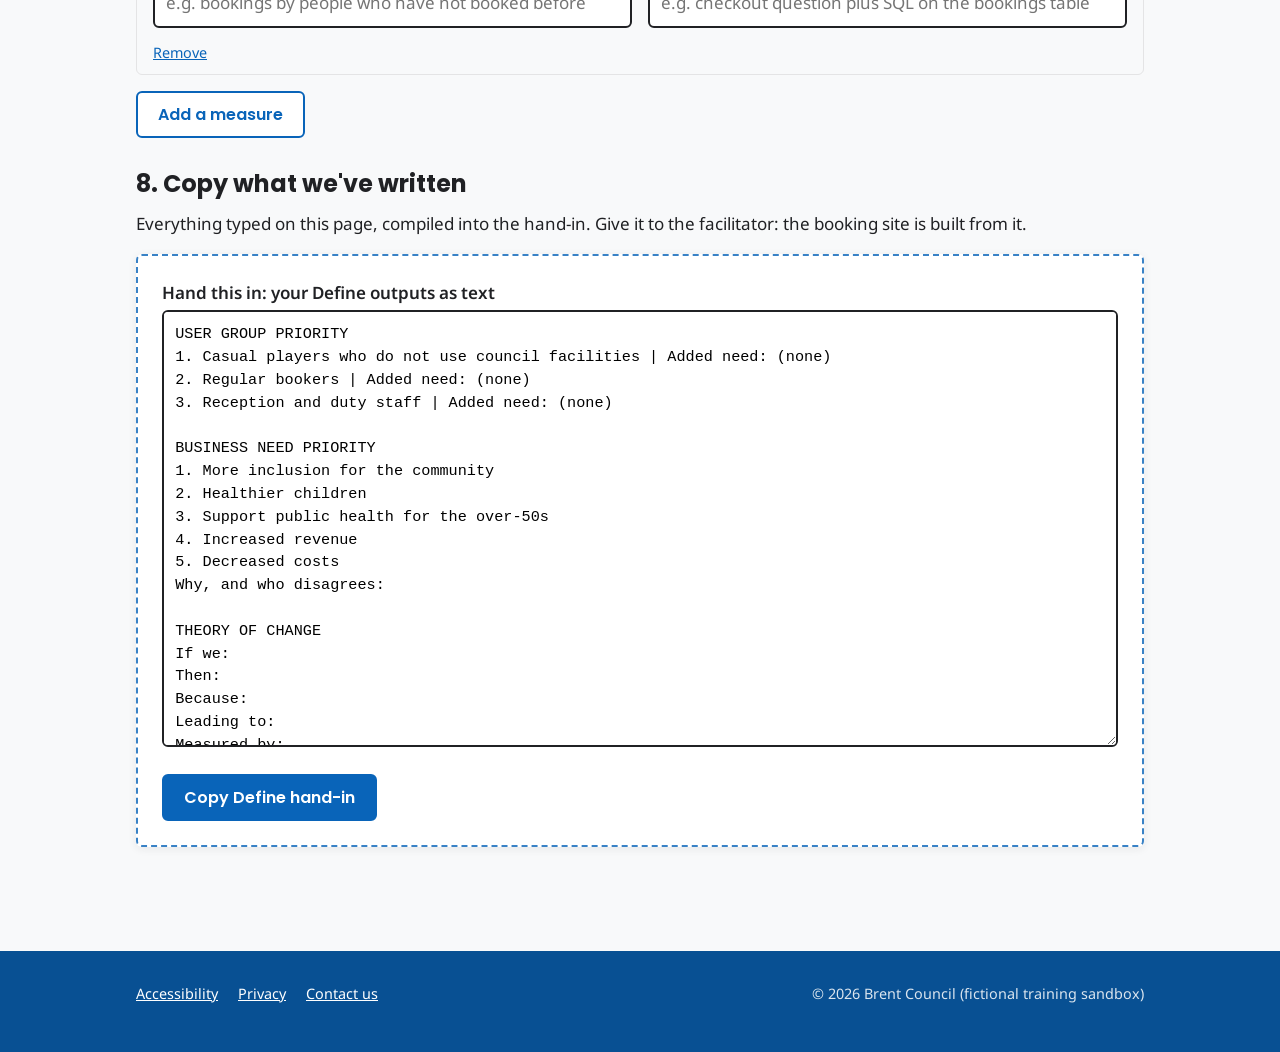
==== commit 3c7b9fc3: "Load config, scripts and stylesheet fresh on every visit GitHub Pages serves assets with a 10-minute" ====
--- a/define.html
+++ b/define.html
@@ -8,7 +8,8 @@
   <link rel="preconnect" href="https://fonts.googleapis.com">
   <link rel="preconnect" href="https://fonts.gstatic.com" crossorigin>
   <link href="https://fonts.googleapis.com/css2?family=Noto+Sans:wght@400;600&family=Poppins:wght@600;700&display=swap" rel="stylesheet">
-  <link rel="stylesheet" href="assets/brent.css">
+  <script>document.write('<link rel="stylesheet" href="assets/brent.css?v=' + Date.now() + '">');</script>
+  <noscript><link rel="stylesheet" href="assets/brent.css"></noscript>
   <link rel="icon" href="assets/logo.svg" type="image/svg+xml">
 </head>
 <body>
@@ -85,10 +86,12 @@
     </div>
   </footer>
 
-  <script src="config/mvp.js"></script>
-  <script src="config/discovery.js"></script>
-  <script src="config/define.js"></script>
-  <script src="assets/render.js"></script>
-  <script src="assets/define.js"></script>
+  <script>
+    /* Load config and page scripts fresh on every visit, so a push during the
+       workshop shows up on the next refresh instead of after the 10-minute cache. */
+    (function () { var v = Date.now(); ["config/mvp.js", "config/discovery.js", "config/define.js", "assets/render.js", "assets/define.js"].forEach(function (src) {
+      document.write('<script src="' + src + '?v=' + v + '"><\/script>');
+    }); })();
+  </script>
 </body>
 </html>
--- a/assets/brent.css
+++ b/assets/brent.css
@@ -194,6 +194,11 @@
   letter-spacing: 0.08em;
   margin: 0.25rem 0 0.5rem;
 }
+
+.repeat-panel { border-left: 6px solid var(--brent-green); }
+.repeat-panel h3 { margin-bottom: 0.25rem; }
+.repeat-ok { color: var(--success); font-weight: 600; margin: 0; }
+.repeat-taken { margin: 0; }
 
 /* ---- Progress steps ------------------------------------------------- */
 .steps {
@@ -788,6 +793,16 @@
 .chip-tray .chip--draggable { margin-bottom: 0.35rem; }
 .map-hint { font-size: 0.85rem; color: var(--text-muted); margin: 0.25rem 0 0; }
 
+.brief-quote { font-family: var(--font-heading); font-size: 1.25rem; font-weight: 600; margin-bottom: 0.75rem; }
+.colleague-grid { display: grid; grid-template-columns: repeat(auto-fit, minmax(min(100%, 300px), 1fr)); gap: 1rem; margin-bottom: 1rem; }
+.colleague-card { border-top: 6px solid var(--brent-green); font-size: 0.95rem; }
+.colleague-card h3 { font-size: 1.05rem; margin: 0.4rem 0 0.1rem; }
+.colleague-card__notes { font-style: italic; }
+.tag--by { background: #d9efe3; color: var(--success); }
+.result-list { margin: 0 0 1rem; padding-left: 1.2rem; }
+.result-list li { margin-bottom: 0.5rem; }
+.result-but { color: var(--error); }
+
 /* Interviews */
 .interview-grid { display: grid; grid-template-columns: repeat(auto-fit, minmax(min(100%, 380px), 1fr)); gap: 1.25rem; }
 .interview-card { border-top: 6px solid var(--brent-blue-dark); }
@@ -860,12 +875,36 @@
 .rank-list button { font: inherit; background: #fff; border: 2px solid var(--brent-blue); color: var(--brent-blue); border-radius: var(--radius); width: 2.2rem; height: 2.2rem; cursor: pointer; }
 .rank-list button:disabled { opacity: 0.3; cursor: default; }
 
+/* Ranked user group cards */
+.rank-cards { list-style: none; margin: 0 0 1rem; padding: 0; display: grid; gap: 1rem; grid-template-columns: repeat(auto-fit, minmax(min(100%, 280px), 1fr)); }
+.rank-cards__head { display: flex; align-items: center; gap: 0.5rem; margin-bottom: 0.4rem; }
+.rank-cards__btns { margin-left: auto; display: flex; gap: 0.3rem; }
+.rank-cards__btns button { font: inherit; background: #fff; border: 2px solid var(--brent-blue); color: var(--brent-blue); border-radius: var(--radius); width: 2.2rem; height: 2.2rem; cursor: pointer; }
+.rank-cards__btns button:disabled { opacity: 0.3; cursor: default; }
+.rank-cards .group-card h3 { margin-top: 0.25rem; }
+
 /* Blank user group cards */
 .group-card .form-group { margin-bottom: 0.6rem; }
 .group-card .form-input { max-width: none; }
 .group-card .given-need { background: var(--brent-blue-tint); padding: 0.5rem 0.7rem; border-radius: 4px; margin-bottom: 0.5rem; font-size: 0.95rem; }
 .chain--editable li { padding-bottom: 0.6rem; }
 .chain--editable textarea { width: 100%; font: 0.9rem/1.4 var(--font-body); padding: 0.4rem 0.5rem; border: 1px solid var(--border); border-radius: 4px; resize: vertical; }
+
+/* Closing verdict and the optional block */
+.verdict { border-left: 6px solid var(--brent-yellow); }
+.verdict__question { font-family: var(--font-heading); font-size: 1.8rem; font-weight: 700; margin: 0 0 0.75rem; }
+.verdict__choices { display: flex; flex-wrap: wrap; gap: 0.5rem; margin-bottom: 1rem; }
+.verdict__choices .pill { font-size: 1rem; padding: 0.55rem 1rem; }
+.verdict .form-input { max-width: none; margin-bottom: 1rem; }
+.verdict__prompts { margin: 0; padding-left: 1.25rem; }
+.verdict__prompts li { margin-bottom: 0.6rem; }
+.if-time {
+  margin: 2rem 0 1rem; padding: 0.6rem 1rem;
+  background: var(--surface); border: 1px solid var(--border-light); border-radius: var(--radius);
+}
+.if-time > summary { cursor: pointer; font-family: var(--font-heading); font-weight: 600; color: var(--brent-blue-dark); }
+.if-time > div { margin-top: 0.75rem; }
+.if-time h3 { margin-top: 1.5rem; }
 
 /* ---- Hand-in and plan builder ---------------------------------------- */
 .hand-in { border: 2px dashed var(--brent-blue-light); }
--- a/assets/brent.css
+++ b/assets/brent.css
@@ -194,6 +194,11 @@
   letter-spacing: 0.08em;
   margin: 0.25rem 0 0.5rem;
 }
+
+.repeat-panel { border-left: 6px solid var(--brent-green); }
+.repeat-panel h3 { margin-bottom: 0.25rem; }
+.repeat-ok { color: var(--success); font-weight: 600; margin: 0; }
+.repeat-taken { margin: 0; }
 
 /* ---- Progress steps ------------------------------------------------- */
 .steps {
@@ -788,6 +793,16 @@
 .chip-tray .chip--draggable { margin-bottom: 0.35rem; }
 .map-hint { font-size: 0.85rem; color: var(--text-muted); margin: 0.25rem 0 0; }
 
+.brief-quote { font-family: var(--font-heading); font-size: 1.25rem; font-weight: 600; margin-bottom: 0.75rem; }
+.colleague-grid { display: grid; grid-template-columns: repeat(auto-fit, minmax(min(100%, 300px), 1fr)); gap: 1rem; margin-bottom: 1rem; }
+.colleague-card { border-top: 6px solid var(--brent-green); font-size: 0.95rem; }
+.colleague-card h3 { font-size: 1.05rem; margin: 0.4rem 0 0.1rem; }
+.colleague-card__notes { font-style: italic; }
+.tag--by { background: #d9efe3; color: var(--success); }
+.result-list { margin: 0 0 1rem; padding-left: 1.2rem; }
+.result-list li { margin-bottom: 0.5rem; }
+.result-but { color: var(--error); }
+
 /* Interviews */
 .interview-grid { display: grid; grid-template-columns: repeat(auto-fit, minmax(min(100%, 380px), 1fr)); gap: 1.25rem; }
 .interview-card { border-top: 6px solid var(--brent-blue-dark); }
@@ -860,12 +875,36 @@
 .rank-list button { font: inherit; background: #fff; border: 2px solid var(--brent-blue); color: var(--brent-blue); border-radius: var(--radius); width: 2.2rem; height: 2.2rem; cursor: pointer; }
 .rank-list button:disabled { opacity: 0.3; cursor: default; }
 
+/* Ranked user group cards */
+.rank-cards { list-style: none; margin: 0 0 1rem; padding: 0; display: grid; gap: 1rem; grid-template-columns: repeat(auto-fit, minmax(min(100%, 280px), 1fr)); }
+.rank-cards__head { display: flex; align-items: center; gap: 0.5rem; margin-bottom: 0.4rem; }
+.rank-cards__btns { margin-left: auto; display: flex; gap: 0.3rem; }
+.rank-cards__btns button { font: inherit; background: #fff; border: 2px solid var(--brent-blue); color: var(--brent-blue); border-radius: var(--radius); width: 2.2rem; height: 2.2rem; cursor: pointer; }
+.rank-cards__btns button:disabled { opacity: 0.3; cursor: default; }
+.rank-cards .group-card h3 { margin-top: 0.25rem; }
+
 /* Blank user group cards */
 .group-card .form-group { margin-bottom: 0.6rem; }
 .group-card .form-input { max-width: none; }
 .group-card .given-need { background: var(--brent-blue-tint); padding: 0.5rem 0.7rem; border-radius: 4px; margin-bottom: 0.5rem; font-size: 0.95rem; }
 .chain--editable li { padding-bottom: 0.6rem; }
 .chain--editable textarea { width: 100%; font: 0.9rem/1.4 var(--font-body); padding: 0.4rem 0.5rem; border: 1px solid var(--border); border-radius: 4px; resize: vertical; }
+
+/* Closing verdict and the optional block */
+.verdict { border-left: 6px solid var(--brent-yellow); }
+.verdict__question { font-family: var(--font-heading); font-size: 1.8rem; font-weight: 700; margin: 0 0 0.75rem; }
+.verdict__choices { display: flex; flex-wrap: wrap; gap: 0.5rem; margin-bottom: 1rem; }
+.verdict__choices .pill { font-size: 1rem; padding: 0.55rem 1rem; }
+.verdict .form-input { max-width: none; margin-bottom: 1rem; }
+.verdict__prompts { margin: 0; padding-left: 1.25rem; }
+.verdict__prompts li { margin-bottom: 0.6rem; }
+.if-time {
+  margin: 2rem 0 1rem; padding: 0.6rem 1rem;
+  background: var(--surface); border: 1px solid var(--border-light); border-radius: var(--radius);
+}
+.if-time > summary { cursor: pointer; font-family: var(--font-heading); font-weight: 600; color: var(--brent-blue-dark); }
+.if-time > div { margin-top: 0.75rem; }
+.if-time h3 { margin-top: 1.5rem; }
 
 /* ---- Hand-in and plan builder ---------------------------------------- */
 .hand-in { border: 2px dashed var(--brent-blue-light); }
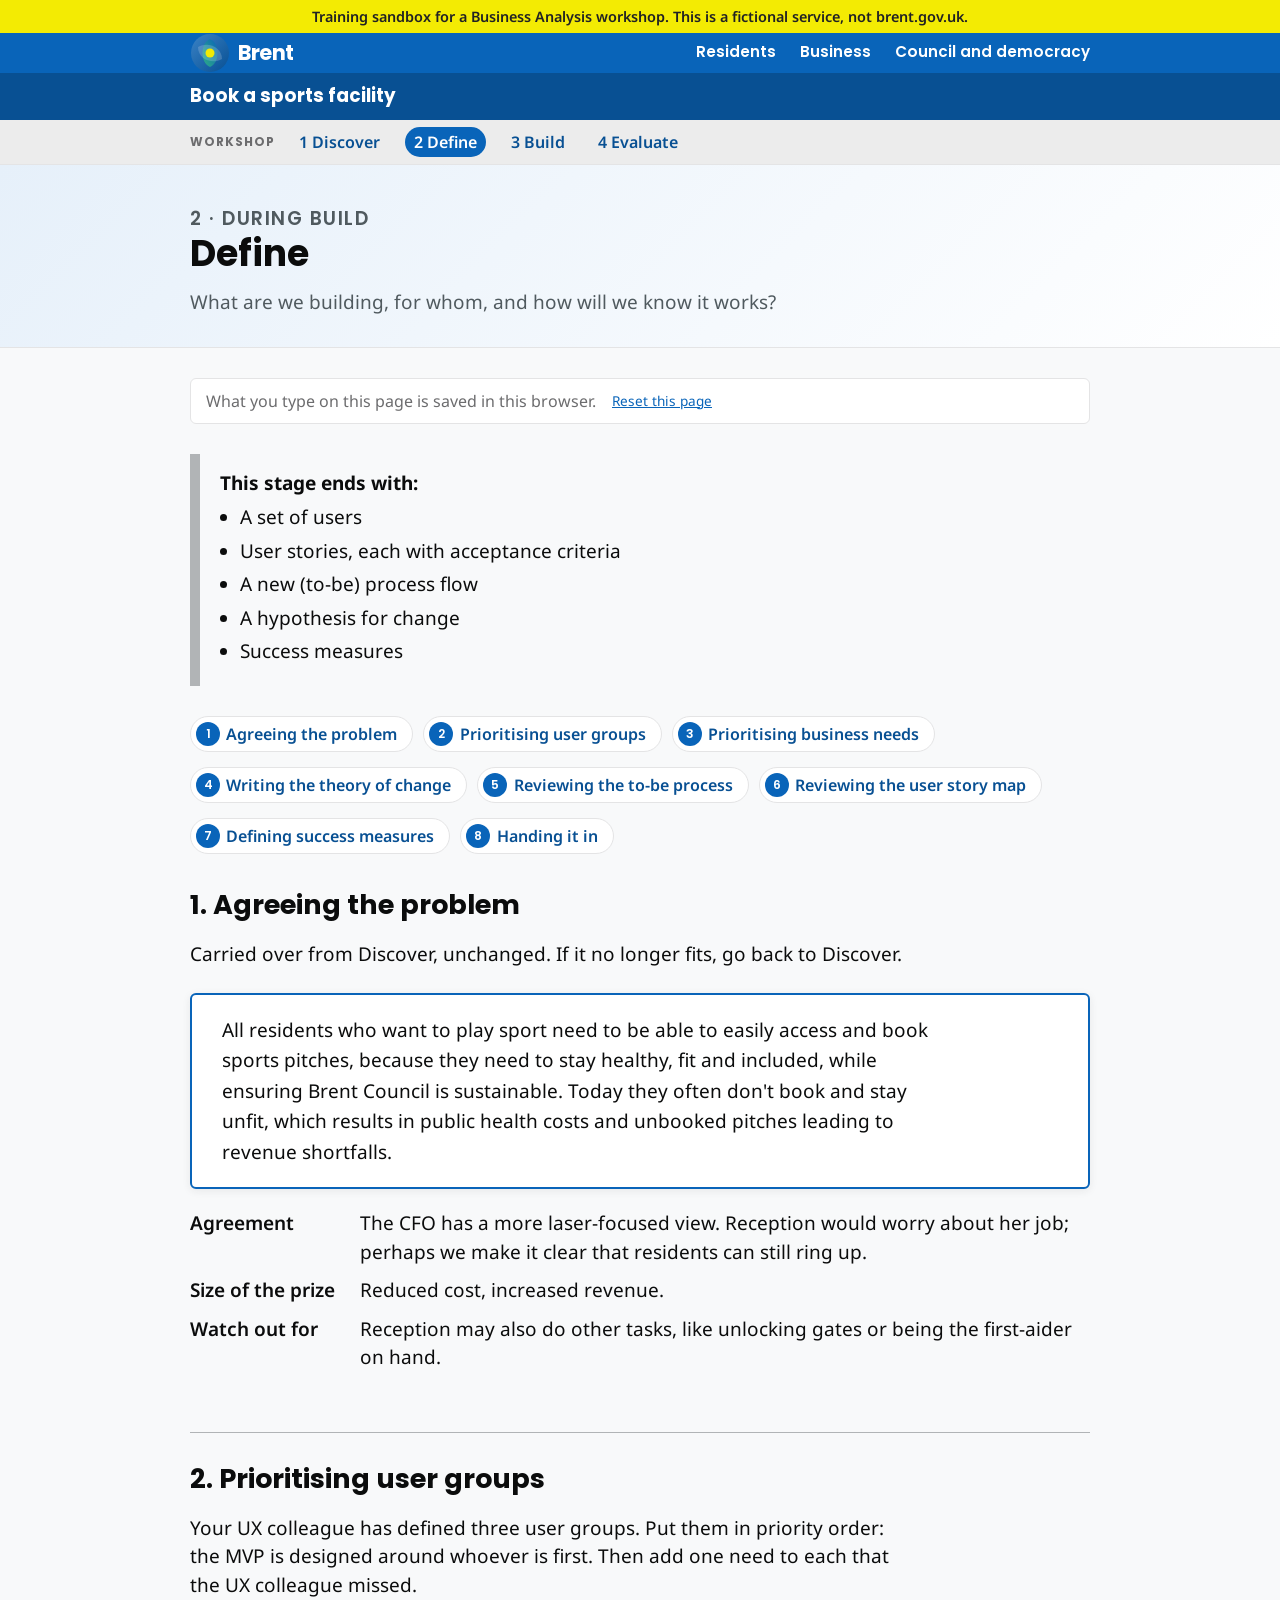
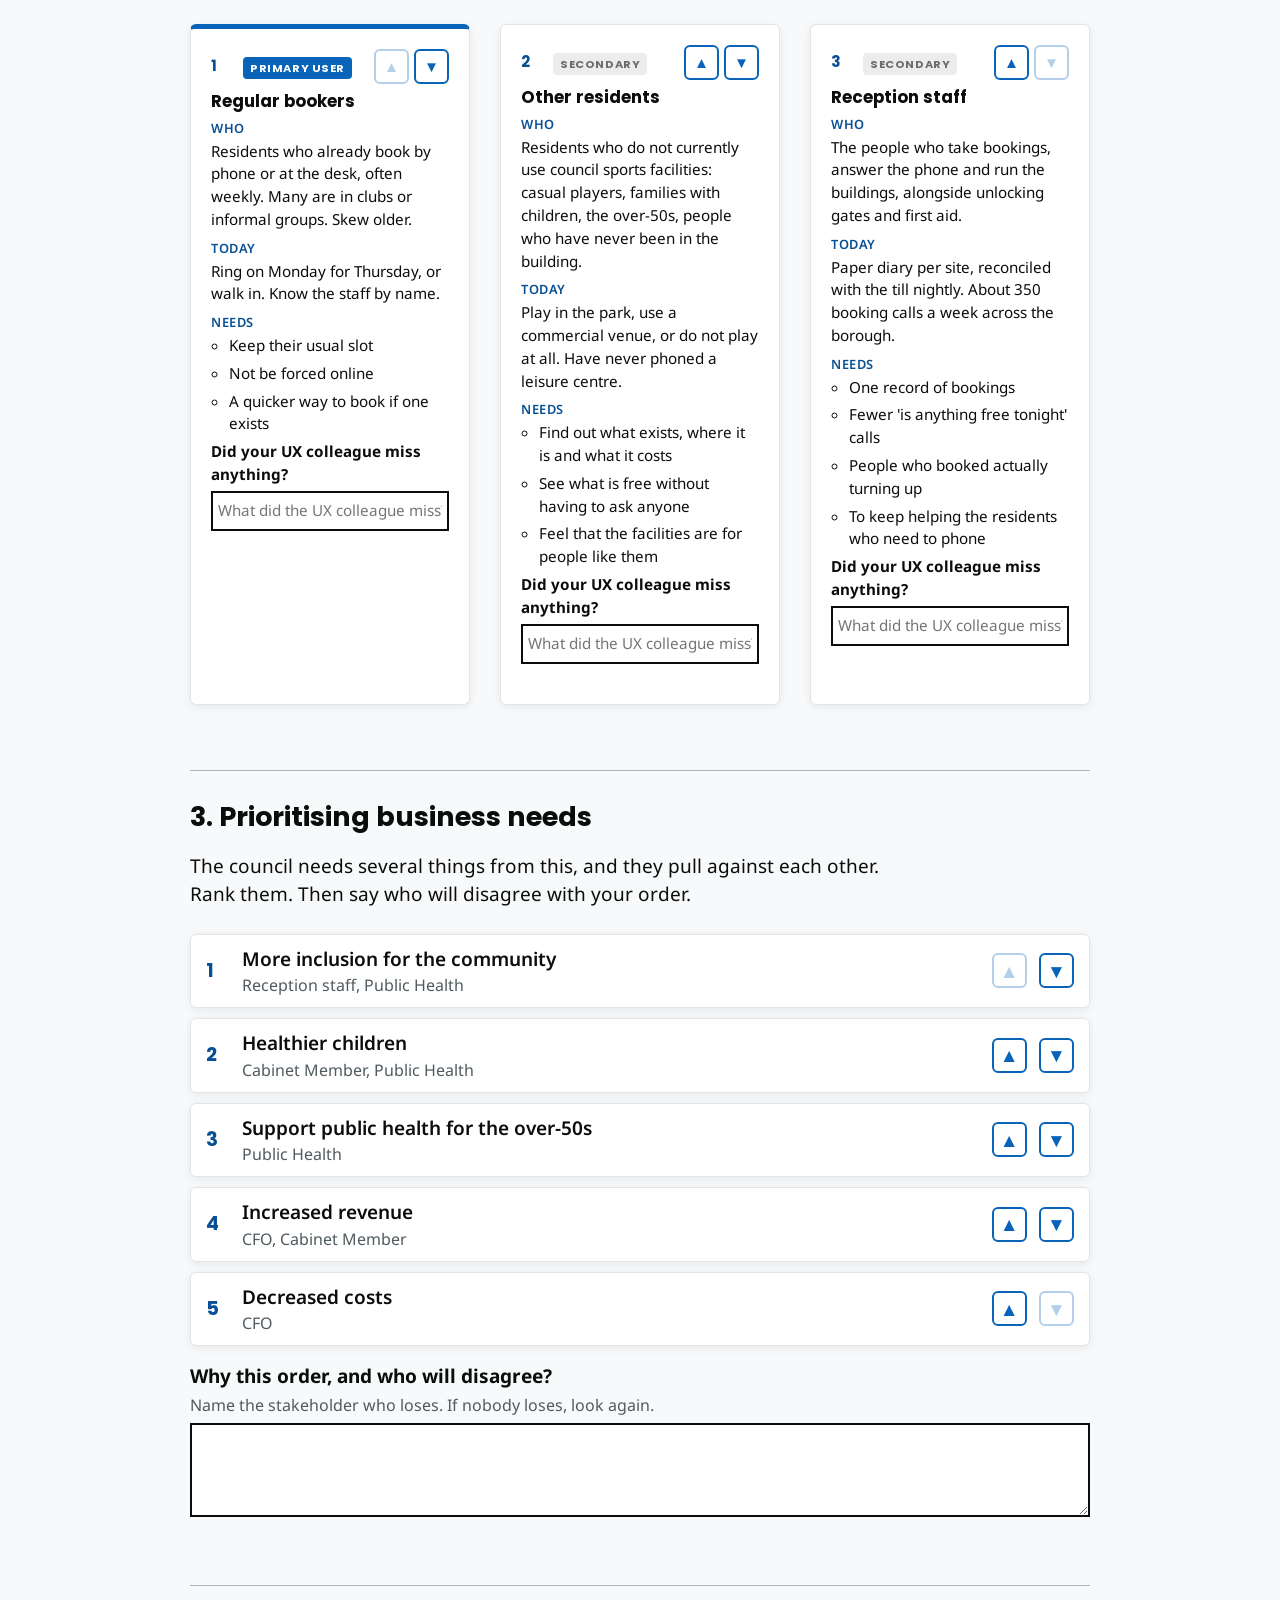
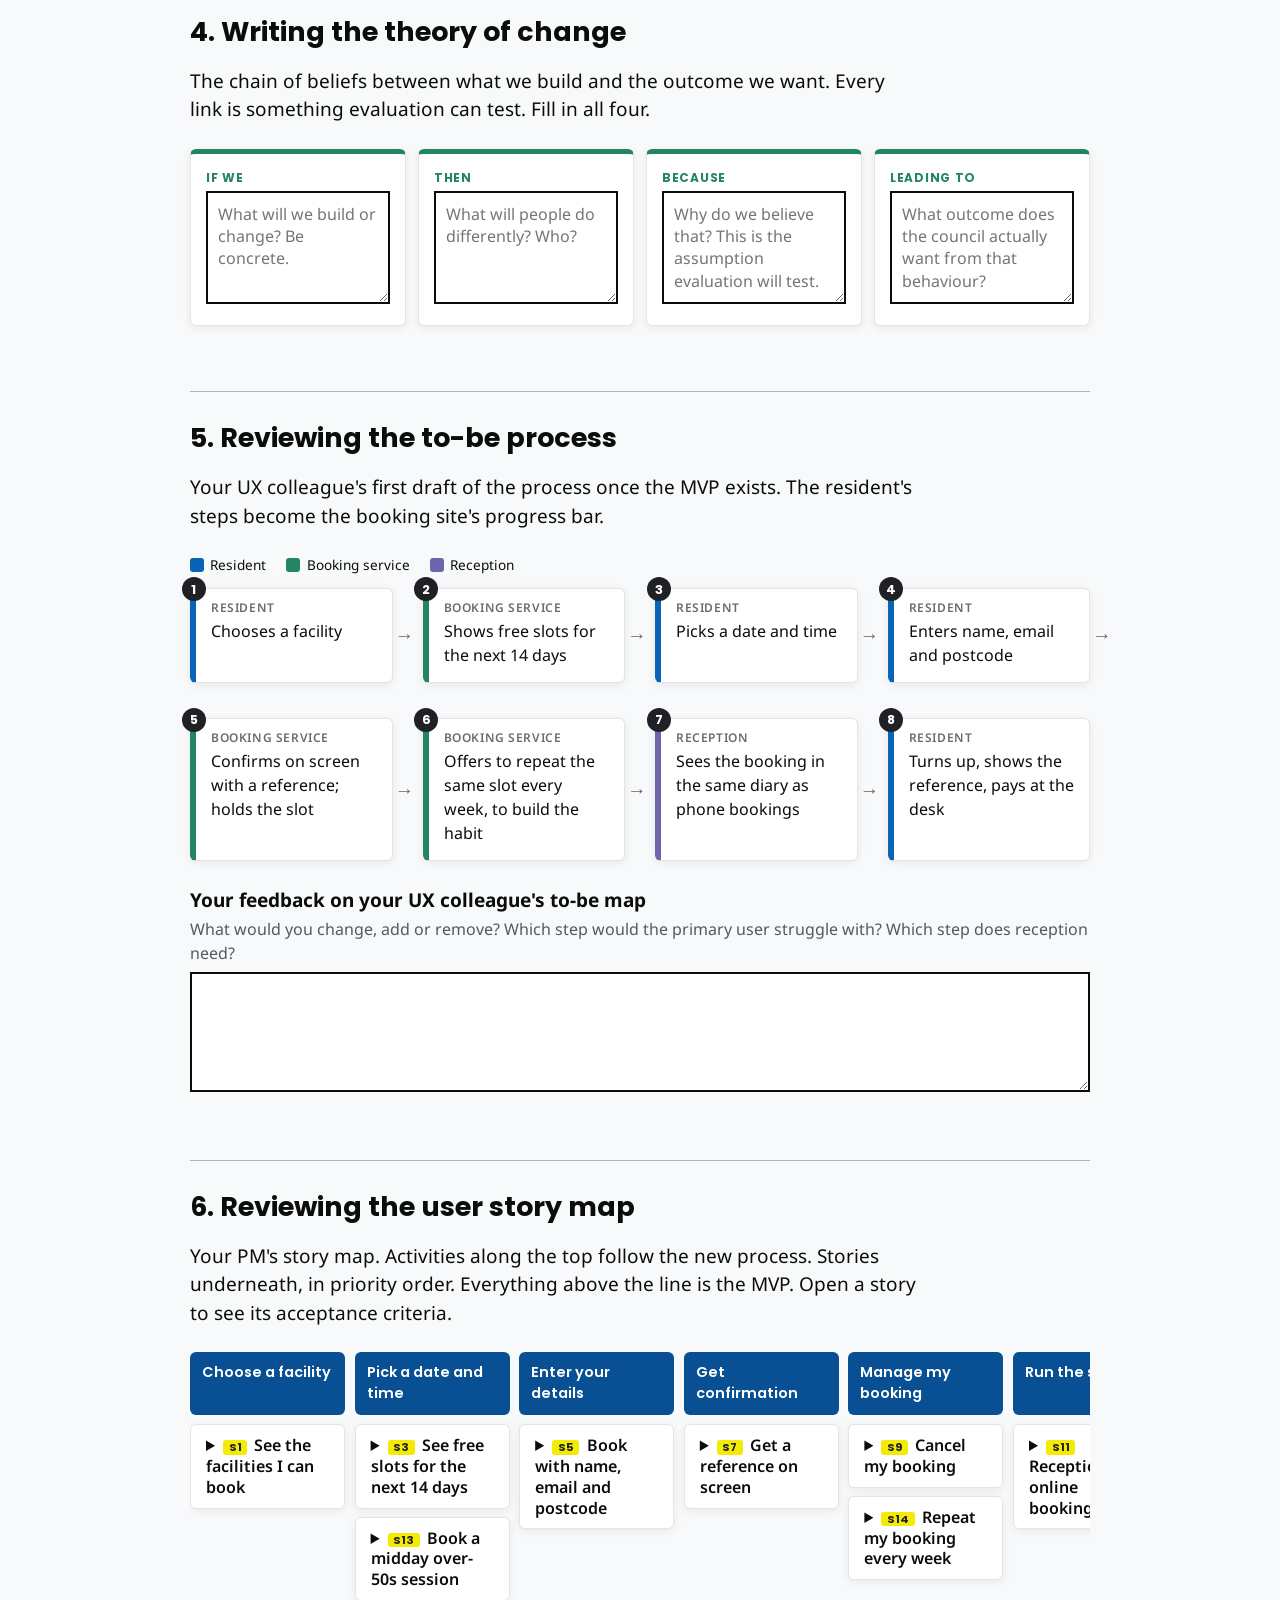
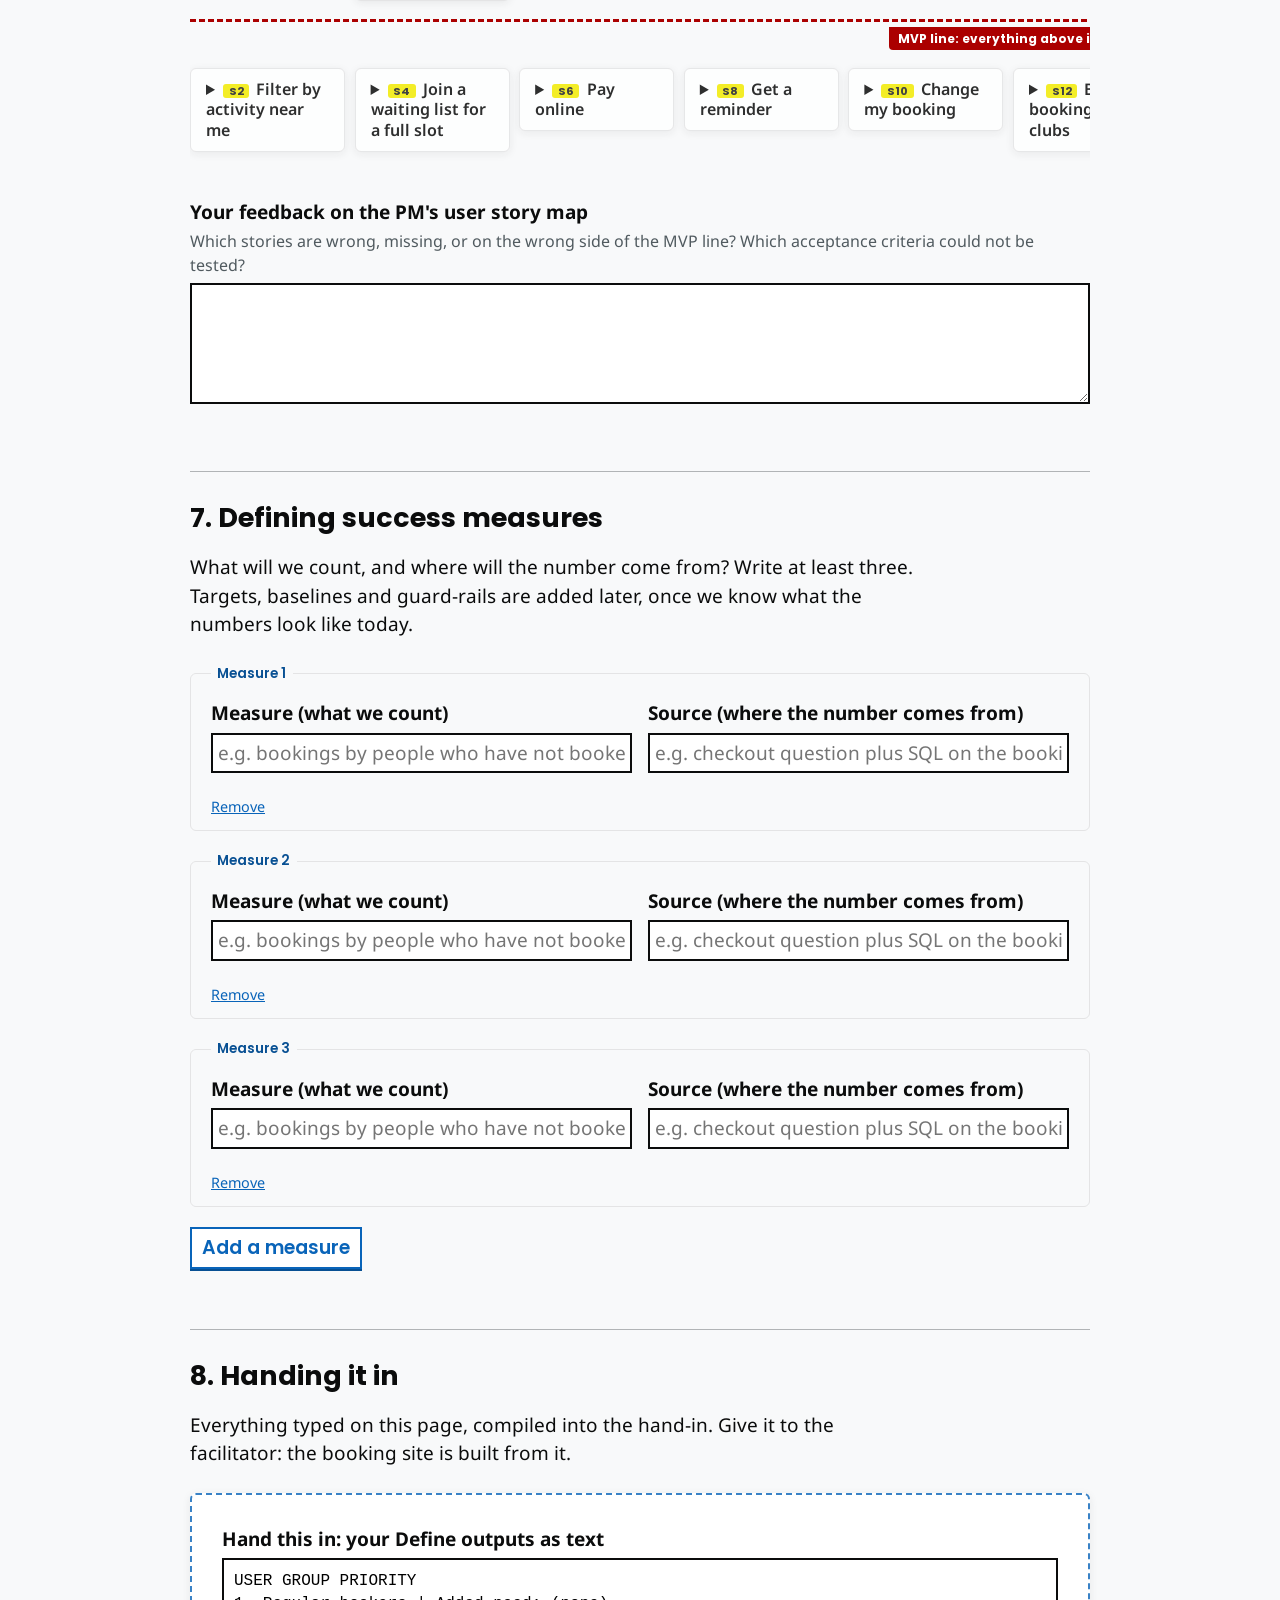
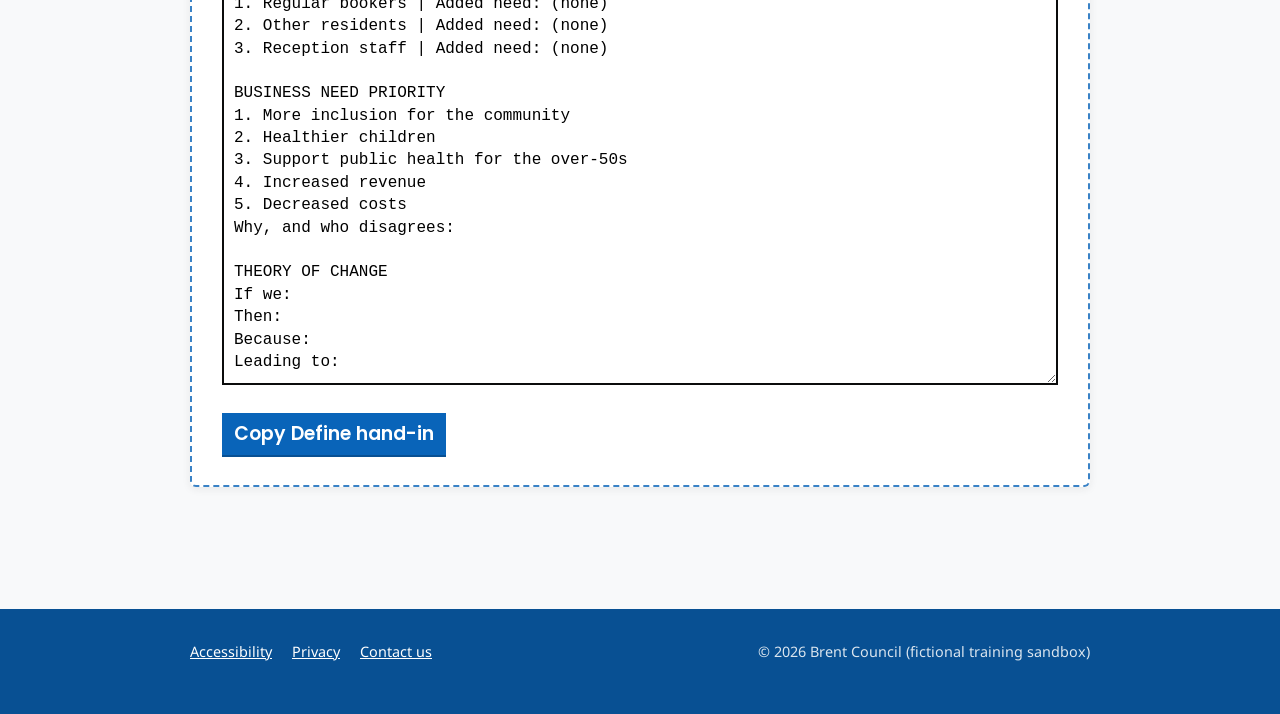
==== commit ac3c343b: "Remove the Evidence tab from the workshop menu The evidence page stays reachable by URL for the opti" ====
--- a/define.html
+++ b/define.html
@@ -54,7 +54,6 @@
       <a href="define.html" aria-current="page">2 Define</a>
       <a href="index.html">3 Build</a>
       <a href="evaluate.html">4 Evaluate</a>
-      <a href="evidence.html">Evidence</a>
     </div>
   </nav>
 
--- a/assets/brent.css
+++ b/assets/brent.css
@@ -563,6 +563,11 @@
 @media (max-width: 500px) { .decision-list li { grid-template-columns: 1fr; gap: 0.15rem; } }
 
 .section-title { margin-top: 2rem; }
+.subsection { margin-top: 1.5rem; padding-top: 0.25rem; border-top: 2px solid var(--border-light); font-size: 1.15rem; }
+.stage-steps { list-style: none; margin: 0 0 1.5rem; padding: 0; display: flex; flex-wrap: wrap; gap: 0.4rem; }
+.stage-steps a { display: inline-flex; align-items: center; gap: 0.4rem; background: var(--surface); border: 1px solid var(--border-light); border-radius: 999px; padding: 0.3rem 0.75rem 0.3rem 0.35rem; font-size: 0.85rem; font-weight: 600; color: var(--brent-blue-dark); text-decoration: none; }
+.stage-steps a:hover { border-color: var(--brent-blue); }
+.stage-steps__n { display: inline-flex; align-items: center; justify-content: center; width: 1.5rem; height: 1.5rem; border-radius: 50%; background: var(--brent-blue); color: #fff; font-family: var(--font-heading); font-size: 0.75rem; }
 .muted { color: var(--text-muted); font-size: 0.95rem; }
 .muted-line { display: block; color: var(--text-muted); font-size: 0.9rem; font-weight: 400; }
 .callout {
@@ -572,6 +577,11 @@
   font-size: 0.95rem;
 }
 .inline-list { margin: 0.35rem 0 0; padding-left: 1.25rem; }
+.callout--gaps { margin: 0 0 1.5rem; }
+.prompt-q { background: var(--brent-blue-tint); border-left: 6px solid var(--brent-blue); border-radius: var(--radius); padding: 0.9rem 1.1rem; margin: 1rem 0 1.5rem; font-family: var(--font-heading); font-weight: 600; font-size: 1.15rem; }
+.prompt-q__label { display: block; font-size: 0.75rem; text-transform: uppercase; letter-spacing: 0.08em; color: var(--brent-blue-dark); margin-bottom: 0.2rem; }
+.callout--gaps ul { margin: 0.4rem 0 0; padding-left: 1.2rem; }
+.callout--gaps li { margin-bottom: 0.3rem; }
 .two-col { display: grid; grid-template-columns: repeat(auto-fit, minmax(min(100%, 380px), 1fr)); gap: 1.25rem; }
 .need-list { margin: 0; padding-left: 1.25rem; }
 .need-list li { margin-bottom: 0.6rem; }
@@ -629,6 +639,12 @@
 
 /* ---- Interview guide -------------------------------------------------- */
 .guide { display: grid; grid-template-columns: minmax(0, 2fr) minmax(0, 1fr); gap: 1.25rem; }
+.guide--two { grid-template-columns: repeat(auto-fit, minmax(min(100%, 340px), 1fr)); }
+.guide-panel h3 { margin-top: 0; }
+.guide-panel--stakeholders { border-top: 6px solid var(--brent-blue-dark); }
+.guide-panel--users { border-top: 6px solid var(--brent-green); }
+.guide-tips { margin: 0 0 1rem; padding-left: 1.2rem; }
+.guide-tips li { margin-bottom: 0.5rem; font-size: 0.95rem; }
 @media (max-width: 800px) { .guide { grid-template-columns: 1fr; } }
 .guide h3 { margin-top: 1.25rem; font-size: 1.05rem; }
 .guide-list { padding-left: 1.4rem; margin: 0; }
@@ -837,6 +853,7 @@
 }
 .flow-step__input:focus { border-color: var(--brent-blue); }
 .flow-step__pain--typed { margin-top: 0.4rem; }
+.flow-step__given { margin: 0.5rem 0 0; font-size: 0.85rem; color: var(--text); background: var(--surface-alt); border-radius: 4px; padding: 0.4rem 0.5rem; }
 
 /* Editable rows */
 .edit-row { border: 1px solid var(--border-light); border-radius: var(--radius); padding: 0.75rem 1rem 0.5rem; margin: 0 0 1rem; background: var(--surface-alt); }
@@ -882,6 +899,9 @@
 .rank-cards__btns button { font: inherit; background: #fff; border: 2px solid var(--brent-blue); color: var(--brent-blue); border-radius: var(--radius); width: 2.2rem; height: 2.2rem; cursor: pointer; }
 .rank-cards__btns button:disabled { opacity: 0.3; cursor: default; }
 .rank-cards .group-card h3 { margin-top: 0.25rem; }
+.rank-table__rank { white-space: nowrap; }
+.rank-table__rank .rank-cards__btns { display: inline-flex; margin-left: 0.4rem; vertical-align: middle; }
+.rank-table__rank .rank-cards__btns button { width: 1.8rem; height: 1.8rem; font-size: 0.8rem; }
 
 /* Blank user group cards */
 .group-card .form-group { margin-bottom: 0.6rem; }
@@ -896,6 +916,8 @@
 .verdict__choices { display: flex; flex-wrap: wrap; gap: 0.5rem; margin-bottom: 1rem; }
 .verdict__choices .pill { font-size: 1rem; padding: 0.55rem 1rem; }
 .verdict .form-input { max-width: none; margin-bottom: 1rem; }
+.verdict__options { margin: 0 0 1rem; padding-left: 1.25rem; font-size: 0.95rem; }
+.verdict__options li { margin-bottom: 0.25rem; }
 .verdict__prompts { margin: 0; padding-left: 1.25rem; }
 .verdict__prompts li { margin-bottom: 0.6rem; }
 .if-time {
@@ -924,3 +946,148 @@
   .plan-row legend { grid-column: 1 / -1; }
   .plan-row .btn--link { grid-column: 1 / -1; justify-self: start; }
 }
+
+/* ====================================================================
+   GDS readability layer
+   --------------------------------------------------------------------
+   Spacing and type modelled on the GOV.UK Design System: 19px body text
+   on desktop (16px on phones), a 5px spacing scale with 30 to 60px gaps
+   between sections, a 960px container, running text capped at about 66
+   characters, section breaks above numbered headings, inset text for
+   notices, normal-case table headers and GOV.UK-style form controls.
+   Appended last so it overrides the component styles above.
+   ==================================================================== */
+:root {
+  --max-width: 960px;
+  --ink: #0b0c0c;
+  --text-secondary: #505a5f;
+  --space-1: 5px; --space-2: 10px; --space-3: 15px; --space-4: 20px; --space-5: 25px;
+  --space-6: 30px; --space-7: 40px; --space-8: 50px; --space-9: 60px;
+}
+body { font-size: 1.1875rem; line-height: 1.5; color: var(--ink); }
+h1, h2, h3, h4 { color: var(--ink); }
+h1 { font-size: 2.25rem; line-height: 1.1; margin: 0 0 var(--space-6); }
+h2 { font-size: 1.6875rem; line-height: 1.15; margin: 0 0 var(--space-4); }
+h3 { font-size: 1.3125rem; line-height: 1.2; margin: 0 0 var(--space-3); }
+h4 { font-size: 1.1875rem; margin: 0 0 var(--space-2); }
+p { margin: 0 0 var(--space-4); }
+ul, ol { margin: 0 0 var(--space-4); }
+li { margin-bottom: var(--space-1); }
+.container { padding: 0 var(--space-6); }
+.hero { padding: var(--space-7) 0 var(--space-6); }
+.hero h1 { margin-bottom: var(--space-3); }
+.hero p { font-size: 1.1875rem; color: var(--text-secondary); max-width: 66ch; }
+.page { padding: var(--space-6) 0 var(--space-9); }
+
+/* Measure: running text no wider than about 66 characters. */
+main p,
+.guide-tips li, .guide-list li, .pain-list li, .result-list li, .surprise-list li, .caveat-list li,
+.verdict__prompts li, .verdict__options li, .callout--gaps li, .inline-list li, .need-list li, .panel--tips li, .ac-list li { max-width: 66ch; }
+
+/* Section breaks between numbered steps. */
+.section-title { margin: var(--space-9) 0 var(--space-4); padding-top: var(--space-6); border-top: 1px solid var(--border); }
+#stage > .section-title:first-of-type, #evidence > .section-title:first-of-type { border-top: 0; padding-top: 0; margin-top: var(--space-6); }
+.subsection { margin: var(--space-7) 0 var(--space-3); padding-top: var(--space-3); border-top: 2px solid var(--border-light); }
+.section-title + p { margin-bottom: var(--space-5); }
+
+/* Panels, cards and grids on the spacing scale. */
+.panel { padding: var(--space-6); margin-bottom: var(--space-6); }
+.stat-tile, .risk-card, .stakeholder-card, .group-card, .colleague-card, .chart, .quote, .compose__part, .interview-card, .facility-card__body { padding: var(--space-4); }
+.stat-grid, .chart-grid, .risk-grid, .colleague-grid, .stakeholder-grid, .group-grid, .rank-cards, .interview-grid, .quote-grid, .two-col, .compose, .guide, .card-grid { gap: var(--space-6); margin-bottom: var(--space-6); }
+.stakeholder-card dd, .group-card dd { margin-bottom: var(--space-1); }
+
+/* Inset text for notices and callouts (the blue prompts and amber facilitator panels keep their colour). */
+.notice, .callout, .callout--gaps { background: none; border-left: 10px solid var(--border); padding: var(--space-3) var(--space-4); margin-bottom: var(--space-6); font-size: inherit; color: var(--ink); }
+.callout--gaps ul { margin-top: var(--space-2); }
+.prompt-q { padding: var(--space-3) var(--space-4); margin: var(--space-6) 0; }
+.facilitator-only { padding: var(--space-3) var(--space-4); margin: var(--space-6) 0; font-size: 1rem; }
+.problem-statement { padding: var(--space-4) var(--space-6); font-size: 1.1875rem; margin-bottom: var(--space-4); }
+.hypothesis-box { padding: var(--space-4) var(--space-6); margin-bottom: var(--space-6); }
+
+/* Tables: normal-case bold headers, GOV.UK cell padding. */
+.data-table { font-size: 1rem; margin-top: var(--space-2); }
+.data-table th { font-family: var(--font-body); font-weight: 700; font-size: 1rem; text-transform: none; letter-spacing: 0; color: var(--ink); border-bottom: 1px solid var(--border); padding: var(--space-2) var(--space-4) var(--space-2) 0; }
+.data-table td { padding: var(--space-2) var(--space-4) var(--space-2) 0; border-bottom: 1px solid var(--border); }
+.data-table th:last-child, .data-table td:last-child { padding-right: 0; }
+.table-wrap { margin-bottom: var(--space-6); }
+
+/* Form controls. */
+.form-group { margin-bottom: var(--space-6); }
+.edit-row .form-group, .plan-row .form-group, .compose__part .form-group, .group-card .form-group, .input-block.form-group { margin-bottom: var(--space-4); }
+.form-label { font-weight: 700; font-size: inherit; margin-bottom: var(--space-1); }
+.form-hint { color: var(--text-secondary); font-size: 1rem; margin-bottom: var(--space-2); }
+.form-input { border: 2px solid var(--ink); border-radius: 0; padding: var(--space-1); min-height: 40px; font-size: inherit; line-height: 1.4; }
+.form-group--error { border-left-width: 5px; padding-left: var(--space-3); }
+.form-group--error .form-input { border: 4px solid var(--error); }
+.error-summary { padding: var(--space-4); margin-bottom: var(--space-6); }
+.error-summary h2 { margin-bottom: var(--space-3); }
+.hand-in__text, .flow-step__input, .chain--editable textarea { border: 2px solid var(--ink); border-radius: 0; padding: var(--space-2); font-size: 1rem; line-height: 1.4; }
+.edit-row, .plan-row { padding: var(--space-3) var(--space-4) var(--space-2); margin-bottom: var(--space-4); }
+
+/* Buttons. */
+.btn { font-size: 1.1875rem; line-height: 1.2; padding: 8px 10px 7px; border-radius: 0; box-shadow: 0 2px 0 var(--brent-blue-dark); }
+.btn--secondary { box-shadow: 0 2px 0 var(--brent-blue-dark); }
+.btn--success { box-shadow: 0 2px 0 #002d18; }
+.btn--danger { box-shadow: 0 2px 0 #6b0000; }
+.btn--link { box-shadow: none; padding: var(--space-1) 0; font-size: inherit; }
+.btn-row { gap: var(--space-2) var(--space-3); margin-top: var(--space-4); }
+.pill { font-size: 1rem; padding: 7px 15px; }
+.chip { font-size: 1rem; padding: 5px 12px; margin: 0 var(--space-1) var(--space-1) 0; }
+
+/* Details. */
+.if-time > summary, .chart details > summary, .mvp-panel > summary { color: var(--brent-blue); text-decoration: underline; text-underline-offset: 0.15em; font-weight: 600; }
+.if-time { padding: var(--space-3) var(--space-4); margin: var(--space-7) 0 var(--space-6); }
+.if-time > div { border-left: 1px solid var(--border); padding-left: var(--space-4); margin-top: var(--space-3); }
+
+/* Smaller components. */
+.page-tools { padding: var(--space-2) var(--space-3); margin-bottom: var(--space-6); font-size: 1rem; }
+.stage-steps { gap: var(--space-2); margin-bottom: var(--space-6); }
+.stage-steps a { font-size: 1rem; padding: 5px 15px 5px 5px; }
+.workshop-nav { font-size: 1rem; }
+.mvp-panel { font-size: 1rem; padding: var(--space-3) var(--space-4); }
+.stat-label { font-size: 1rem; margin-top: var(--space-1); }
+.stat-note, .chart__subtitle, .evidence-source, .muted, .muted-line, .interview-card__role, .stakeholder-card__meta, .facility-card__site, .facility-card__meta, .quadrant__hint, .slot-legend { color: var(--text-secondary); font-size: 1rem; }
+.stakeholder-card__meta, .quadrant__hint { font-size: 0.875rem; }
+.quadrant { padding: var(--space-3) var(--space-4); }
+.quadrant-grid { gap: var(--space-2); margin-bottom: var(--space-6); }
+.rank-list li { padding: var(--space-2) var(--space-3); margin-bottom: var(--space-2); }
+.rank-list__text, .rank-cards__head { font-size: inherit; }
+.verdict__question { font-size: 1.6875rem; margin-bottom: var(--space-4); }
+.verdict__choices { margin-bottom: var(--space-4); }
+.quiz li { padding: var(--space-3) var(--space-4); margin-bottom: var(--space-2); }
+.quiz__buttons .btn { font-size: 1rem; padding: 6px 12px 5px; }
+.flow { gap: 30px 30px; margin-bottom: var(--space-4); }
+.flow-step { font-size: 1rem; padding: var(--space-2) var(--space-3) var(--space-3); }
+.story-card { font-size: 1rem; padding: var(--space-2) var(--space-3); }
+.chain li { font-size: 1rem; padding: var(--space-3); }
+.chain { margin-bottom: var(--space-6); }
+.decision-list li { padding: var(--space-2) 0; }
+.summary-list { gap: var(--space-2) var(--space-5); margin-bottom: var(--space-4); }
+.steps { margin-bottom: var(--space-6); }
+.date-pills { margin-bottom: var(--space-5); }
+.card-grid { margin-bottom: 0; }
+
+/* Phones: 16px body, tighter gaps. */
+@media (max-width: 640px) {
+  body { font-size: 1rem; }
+  h1 { font-size: 1.75rem; } h2 { font-size: 1.5rem; } h3 { font-size: 1.1875rem; }
+  .container { padding: 0 var(--space-3); }
+  .hero { padding: var(--space-6) 0 var(--space-4); }
+  .page { padding: var(--space-4) 0 var(--space-7); }
+  .section-title { margin-top: var(--space-7); padding-top: var(--space-4); }
+  .panel { padding: var(--space-4); }
+  .stat-grid, .chart-grid, .risk-grid, .colleague-grid, .stakeholder-grid, .group-grid, .rank-cards, .interview-grid, .quote-grid, .two-col, .compose, .guide, .card-grid { gap: var(--space-4); margin-bottom: var(--space-4); }
+  .problem-statement { padding: var(--space-3) var(--space-4); font-size: 1rem; }
+  .btn { font-size: 1rem; }
+  .verdict__question { font-size: 1.5rem; }
+}
+
+/* Evaluate results list and Define/Evaluate step strips */
+.result-list { list-style: none; padding: 0; margin: 0 0 var(--space-6); }
+.result-list li { padding: var(--space-3) 0; border-bottom: 1px solid var(--border-light); max-width: none; margin: 0; }
+.result-list li:first-child { border-top: 1px solid var(--border-light); }
+.result-line { display: block; max-width: 66ch; }
+.result-but { display: block; margin-top: var(--space-1); max-width: 66ch; }
+.links-table td:first-child { white-space: nowrap; }
+.stat-grid + .result-list { margin-top: 0; }
+.verdict__options { max-width: 66ch; }
--- a/assets/brent.css
+++ b/assets/brent.css
@@ -563,6 +563,11 @@
 @media (max-width: 500px) { .decision-list li { grid-template-columns: 1fr; gap: 0.15rem; } }
 
 .section-title { margin-top: 2rem; }
+.subsection { margin-top: 1.5rem; padding-top: 0.25rem; border-top: 2px solid var(--border-light); font-size: 1.15rem; }
+.stage-steps { list-style: none; margin: 0 0 1.5rem; padding: 0; display: flex; flex-wrap: wrap; gap: 0.4rem; }
+.stage-steps a { display: inline-flex; align-items: center; gap: 0.4rem; background: var(--surface); border: 1px solid var(--border-light); border-radius: 999px; padding: 0.3rem 0.75rem 0.3rem 0.35rem; font-size: 0.85rem; font-weight: 600; color: var(--brent-blue-dark); text-decoration: none; }
+.stage-steps a:hover { border-color: var(--brent-blue); }
+.stage-steps__n { display: inline-flex; align-items: center; justify-content: center; width: 1.5rem; height: 1.5rem; border-radius: 50%; background: var(--brent-blue); color: #fff; font-family: var(--font-heading); font-size: 0.75rem; }
 .muted { color: var(--text-muted); font-size: 0.95rem; }
 .muted-line { display: block; color: var(--text-muted); font-size: 0.9rem; font-weight: 400; }
 .callout {
@@ -572,6 +577,11 @@
   font-size: 0.95rem;
 }
 .inline-list { margin: 0.35rem 0 0; padding-left: 1.25rem; }
+.callout--gaps { margin: 0 0 1.5rem; }
+.prompt-q { background: var(--brent-blue-tint); border-left: 6px solid var(--brent-blue); border-radius: var(--radius); padding: 0.9rem 1.1rem; margin: 1rem 0 1.5rem; font-family: var(--font-heading); font-weight: 600; font-size: 1.15rem; }
+.prompt-q__label { display: block; font-size: 0.75rem; text-transform: uppercase; letter-spacing: 0.08em; color: var(--brent-blue-dark); margin-bottom: 0.2rem; }
+.callout--gaps ul { margin: 0.4rem 0 0; padding-left: 1.2rem; }
+.callout--gaps li { margin-bottom: 0.3rem; }
 .two-col { display: grid; grid-template-columns: repeat(auto-fit, minmax(min(100%, 380px), 1fr)); gap: 1.25rem; }
 .need-list { margin: 0; padding-left: 1.25rem; }
 .need-list li { margin-bottom: 0.6rem; }
@@ -629,6 +639,12 @@
 
 /* ---- Interview guide -------------------------------------------------- */
 .guide { display: grid; grid-template-columns: minmax(0, 2fr) minmax(0, 1fr); gap: 1.25rem; }
+.guide--two { grid-template-columns: repeat(auto-fit, minmax(min(100%, 340px), 1fr)); }
+.guide-panel h3 { margin-top: 0; }
+.guide-panel--stakeholders { border-top: 6px solid var(--brent-blue-dark); }
+.guide-panel--users { border-top: 6px solid var(--brent-green); }
+.guide-tips { margin: 0 0 1rem; padding-left: 1.2rem; }
+.guide-tips li { margin-bottom: 0.5rem; font-size: 0.95rem; }
 @media (max-width: 800px) { .guide { grid-template-columns: 1fr; } }
 .guide h3 { margin-top: 1.25rem; font-size: 1.05rem; }
 .guide-list { padding-left: 1.4rem; margin: 0; }
@@ -837,6 +853,7 @@
 }
 .flow-step__input:focus { border-color: var(--brent-blue); }
 .flow-step__pain--typed { margin-top: 0.4rem; }
+.flow-step__given { margin: 0.5rem 0 0; font-size: 0.85rem; color: var(--text); background: var(--surface-alt); border-radius: 4px; padding: 0.4rem 0.5rem; }
 
 /* Editable rows */
 .edit-row { border: 1px solid var(--border-light); border-radius: var(--radius); padding: 0.75rem 1rem 0.5rem; margin: 0 0 1rem; background: var(--surface-alt); }
@@ -882,6 +899,9 @@
 .rank-cards__btns button { font: inherit; background: #fff; border: 2px solid var(--brent-blue); color: var(--brent-blue); border-radius: var(--radius); width: 2.2rem; height: 2.2rem; cursor: pointer; }
 .rank-cards__btns button:disabled { opacity: 0.3; cursor: default; }
 .rank-cards .group-card h3 { margin-top: 0.25rem; }
+.rank-table__rank { white-space: nowrap; }
+.rank-table__rank .rank-cards__btns { display: inline-flex; margin-left: 0.4rem; vertical-align: middle; }
+.rank-table__rank .rank-cards__btns button { width: 1.8rem; height: 1.8rem; font-size: 0.8rem; }
 
 /* Blank user group cards */
 .group-card .form-group { margin-bottom: 0.6rem; }
@@ -896,6 +916,8 @@
 .verdict__choices { display: flex; flex-wrap: wrap; gap: 0.5rem; margin-bottom: 1rem; }
 .verdict__choices .pill { font-size: 1rem; padding: 0.55rem 1rem; }
 .verdict .form-input { max-width: none; margin-bottom: 1rem; }
+.verdict__options { margin: 0 0 1rem; padding-left: 1.25rem; font-size: 0.95rem; }
+.verdict__options li { margin-bottom: 0.25rem; }
 .verdict__prompts { margin: 0; padding-left: 1.25rem; }
 .verdict__prompts li { margin-bottom: 0.6rem; }
 .if-time {
@@ -924,3 +946,148 @@
   .plan-row legend { grid-column: 1 / -1; }
   .plan-row .btn--link { grid-column: 1 / -1; justify-self: start; }
 }
+
+/* ====================================================================
+   GDS readability layer
+   --------------------------------------------------------------------
+   Spacing and type modelled on the GOV.UK Design System: 19px body text
+   on desktop (16px on phones), a 5px spacing scale with 30 to 60px gaps
+   between sections, a 960px container, running text capped at about 66
+   characters, section breaks above numbered headings, inset text for
+   notices, normal-case table headers and GOV.UK-style form controls.
+   Appended last so it overrides the component styles above.
+   ==================================================================== */
+:root {
+  --max-width: 960px;
+  --ink: #0b0c0c;
+  --text-secondary: #505a5f;
+  --space-1: 5px; --space-2: 10px; --space-3: 15px; --space-4: 20px; --space-5: 25px;
+  --space-6: 30px; --space-7: 40px; --space-8: 50px; --space-9: 60px;
+}
+body { font-size: 1.1875rem; line-height: 1.5; color: var(--ink); }
+h1, h2, h3, h4 { color: var(--ink); }
+h1 { font-size: 2.25rem; line-height: 1.1; margin: 0 0 var(--space-6); }
+h2 { font-size: 1.6875rem; line-height: 1.15; margin: 0 0 var(--space-4); }
+h3 { font-size: 1.3125rem; line-height: 1.2; margin: 0 0 var(--space-3); }
+h4 { font-size: 1.1875rem; margin: 0 0 var(--space-2); }
+p { margin: 0 0 var(--space-4); }
+ul, ol { margin: 0 0 var(--space-4); }
+li { margin-bottom: var(--space-1); }
+.container { padding: 0 var(--space-6); }
+.hero { padding: var(--space-7) 0 var(--space-6); }
+.hero h1 { margin-bottom: var(--space-3); }
+.hero p { font-size: 1.1875rem; color: var(--text-secondary); max-width: 66ch; }
+.page { padding: var(--space-6) 0 var(--space-9); }
+
+/* Measure: running text no wider than about 66 characters. */
+main p,
+.guide-tips li, .guide-list li, .pain-list li, .result-list li, .surprise-list li, .caveat-list li,
+.verdict__prompts li, .verdict__options li, .callout--gaps li, .inline-list li, .need-list li, .panel--tips li, .ac-list li { max-width: 66ch; }
+
+/* Section breaks between numbered steps. */
+.section-title { margin: var(--space-9) 0 var(--space-4); padding-top: var(--space-6); border-top: 1px solid var(--border); }
+#stage > .section-title:first-of-type, #evidence > .section-title:first-of-type { border-top: 0; padding-top: 0; margin-top: var(--space-6); }
+.subsection { margin: var(--space-7) 0 var(--space-3); padding-top: var(--space-3); border-top: 2px solid var(--border-light); }
+.section-title + p { margin-bottom: var(--space-5); }
+
+/* Panels, cards and grids on the spacing scale. */
+.panel { padding: var(--space-6); margin-bottom: var(--space-6); }
+.stat-tile, .risk-card, .stakeholder-card, .group-card, .colleague-card, .chart, .quote, .compose__part, .interview-card, .facility-card__body { padding: var(--space-4); }
+.stat-grid, .chart-grid, .risk-grid, .colleague-grid, .stakeholder-grid, .group-grid, .rank-cards, .interview-grid, .quote-grid, .two-col, .compose, .guide, .card-grid { gap: var(--space-6); margin-bottom: var(--space-6); }
+.stakeholder-card dd, .group-card dd { margin-bottom: var(--space-1); }
+
+/* Inset text for notices and callouts (the blue prompts and amber facilitator panels keep their colour). */
+.notice, .callout, .callout--gaps { background: none; border-left: 10px solid var(--border); padding: var(--space-3) var(--space-4); margin-bottom: var(--space-6); font-size: inherit; color: var(--ink); }
+.callout--gaps ul { margin-top: var(--space-2); }
+.prompt-q { padding: var(--space-3) var(--space-4); margin: var(--space-6) 0; }
+.facilitator-only { padding: var(--space-3) var(--space-4); margin: var(--space-6) 0; font-size: 1rem; }
+.problem-statement { padding: var(--space-4) var(--space-6); font-size: 1.1875rem; margin-bottom: var(--space-4); }
+.hypothesis-box { padding: var(--space-4) var(--space-6); margin-bottom: var(--space-6); }
+
+/* Tables: normal-case bold headers, GOV.UK cell padding. */
+.data-table { font-size: 1rem; margin-top: var(--space-2); }
+.data-table th { font-family: var(--font-body); font-weight: 700; font-size: 1rem; text-transform: none; letter-spacing: 0; color: var(--ink); border-bottom: 1px solid var(--border); padding: var(--space-2) var(--space-4) var(--space-2) 0; }
+.data-table td { padding: var(--space-2) var(--space-4) var(--space-2) 0; border-bottom: 1px solid var(--border); }
+.data-table th:last-child, .data-table td:last-child { padding-right: 0; }
+.table-wrap { margin-bottom: var(--space-6); }
+
+/* Form controls. */
+.form-group { margin-bottom: var(--space-6); }
+.edit-row .form-group, .plan-row .form-group, .compose__part .form-group, .group-card .form-group, .input-block.form-group { margin-bottom: var(--space-4); }
+.form-label { font-weight: 700; font-size: inherit; margin-bottom: var(--space-1); }
+.form-hint { color: var(--text-secondary); font-size: 1rem; margin-bottom: var(--space-2); }
+.form-input { border: 2px solid var(--ink); border-radius: 0; padding: var(--space-1); min-height: 40px; font-size: inherit; line-height: 1.4; }
+.form-group--error { border-left-width: 5px; padding-left: var(--space-3); }
+.form-group--error .form-input { border: 4px solid var(--error); }
+.error-summary { padding: var(--space-4); margin-bottom: var(--space-6); }
+.error-summary h2 { margin-bottom: var(--space-3); }
+.hand-in__text, .flow-step__input, .chain--editable textarea { border: 2px solid var(--ink); border-radius: 0; padding: var(--space-2); font-size: 1rem; line-height: 1.4; }
+.edit-row, .plan-row { padding: var(--space-3) var(--space-4) var(--space-2); margin-bottom: var(--space-4); }
+
+/* Buttons. */
+.btn { font-size: 1.1875rem; line-height: 1.2; padding: 8px 10px 7px; border-radius: 0; box-shadow: 0 2px 0 var(--brent-blue-dark); }
+.btn--secondary { box-shadow: 0 2px 0 var(--brent-blue-dark); }
+.btn--success { box-shadow: 0 2px 0 #002d18; }
+.btn--danger { box-shadow: 0 2px 0 #6b0000; }
+.btn--link { box-shadow: none; padding: var(--space-1) 0; font-size: inherit; }
+.btn-row { gap: var(--space-2) var(--space-3); margin-top: var(--space-4); }
+.pill { font-size: 1rem; padding: 7px 15px; }
+.chip { font-size: 1rem; padding: 5px 12px; margin: 0 var(--space-1) var(--space-1) 0; }
+
+/* Details. */
+.if-time > summary, .chart details > summary, .mvp-panel > summary { color: var(--brent-blue); text-decoration: underline; text-underline-offset: 0.15em; font-weight: 600; }
+.if-time { padding: var(--space-3) var(--space-4); margin: var(--space-7) 0 var(--space-6); }
+.if-time > div { border-left: 1px solid var(--border); padding-left: var(--space-4); margin-top: var(--space-3); }
+
+/* Smaller components. */
+.page-tools { padding: var(--space-2) var(--space-3); margin-bottom: var(--space-6); font-size: 1rem; }
+.stage-steps { gap: var(--space-2); margin-bottom: var(--space-6); }
+.stage-steps a { font-size: 1rem; padding: 5px 15px 5px 5px; }
+.workshop-nav { font-size: 1rem; }
+.mvp-panel { font-size: 1rem; padding: var(--space-3) var(--space-4); }
+.stat-label { font-size: 1rem; margin-top: var(--space-1); }
+.stat-note, .chart__subtitle, .evidence-source, .muted, .muted-line, .interview-card__role, .stakeholder-card__meta, .facility-card__site, .facility-card__meta, .quadrant__hint, .slot-legend { color: var(--text-secondary); font-size: 1rem; }
+.stakeholder-card__meta, .quadrant__hint { font-size: 0.875rem; }
+.quadrant { padding: var(--space-3) var(--space-4); }
+.quadrant-grid { gap: var(--space-2); margin-bottom: var(--space-6); }
+.rank-list li { padding: var(--space-2) var(--space-3); margin-bottom: var(--space-2); }
+.rank-list__text, .rank-cards__head { font-size: inherit; }
+.verdict__question { font-size: 1.6875rem; margin-bottom: var(--space-4); }
+.verdict__choices { margin-bottom: var(--space-4); }
+.quiz li { padding: var(--space-3) var(--space-4); margin-bottom: var(--space-2); }
+.quiz__buttons .btn { font-size: 1rem; padding: 6px 12px 5px; }
+.flow { gap: 30px 30px; margin-bottom: var(--space-4); }
+.flow-step { font-size: 1rem; padding: var(--space-2) var(--space-3) var(--space-3); }
+.story-card { font-size: 1rem; padding: var(--space-2) var(--space-3); }
+.chain li { font-size: 1rem; padding: var(--space-3); }
+.chain { margin-bottom: var(--space-6); }
+.decision-list li { padding: var(--space-2) 0; }
+.summary-list { gap: var(--space-2) var(--space-5); margin-bottom: var(--space-4); }
+.steps { margin-bottom: var(--space-6); }
+.date-pills { margin-bottom: var(--space-5); }
+.card-grid { margin-bottom: 0; }
+
+/* Phones: 16px body, tighter gaps. */
+@media (max-width: 640px) {
+  body { font-size: 1rem; }
+  h1 { font-size: 1.75rem; } h2 { font-size: 1.5rem; } h3 { font-size: 1.1875rem; }
+  .container { padding: 0 var(--space-3); }
+  .hero { padding: var(--space-6) 0 var(--space-4); }
+  .page { padding: var(--space-4) 0 var(--space-7); }
+  .section-title { margin-top: var(--space-7); padding-top: var(--space-4); }
+  .panel { padding: var(--space-4); }
+  .stat-grid, .chart-grid, .risk-grid, .colleague-grid, .stakeholder-grid, .group-grid, .rank-cards, .interview-grid, .quote-grid, .two-col, .compose, .guide, .card-grid { gap: var(--space-4); margin-bottom: var(--space-4); }
+  .problem-statement { padding: var(--space-3) var(--space-4); font-size: 1rem; }
+  .btn { font-size: 1rem; }
+  .verdict__question { font-size: 1.5rem; }
+}
+
+/* Evaluate results list and Define/Evaluate step strips */
+.result-list { list-style: none; padding: 0; margin: 0 0 var(--space-6); }
+.result-list li { padding: var(--space-3) 0; border-bottom: 1px solid var(--border-light); max-width: none; margin: 0; }
+.result-list li:first-child { border-top: 1px solid var(--border-light); }
+.result-line { display: block; max-width: 66ch; }
+.result-but { display: block; margin-top: var(--space-1); max-width: 66ch; }
+.links-table td:first-child { white-space: nowrap; }
+.stat-grid + .result-list { margin-top: 0; }
+.verdict__options { max-width: 66ch; }
